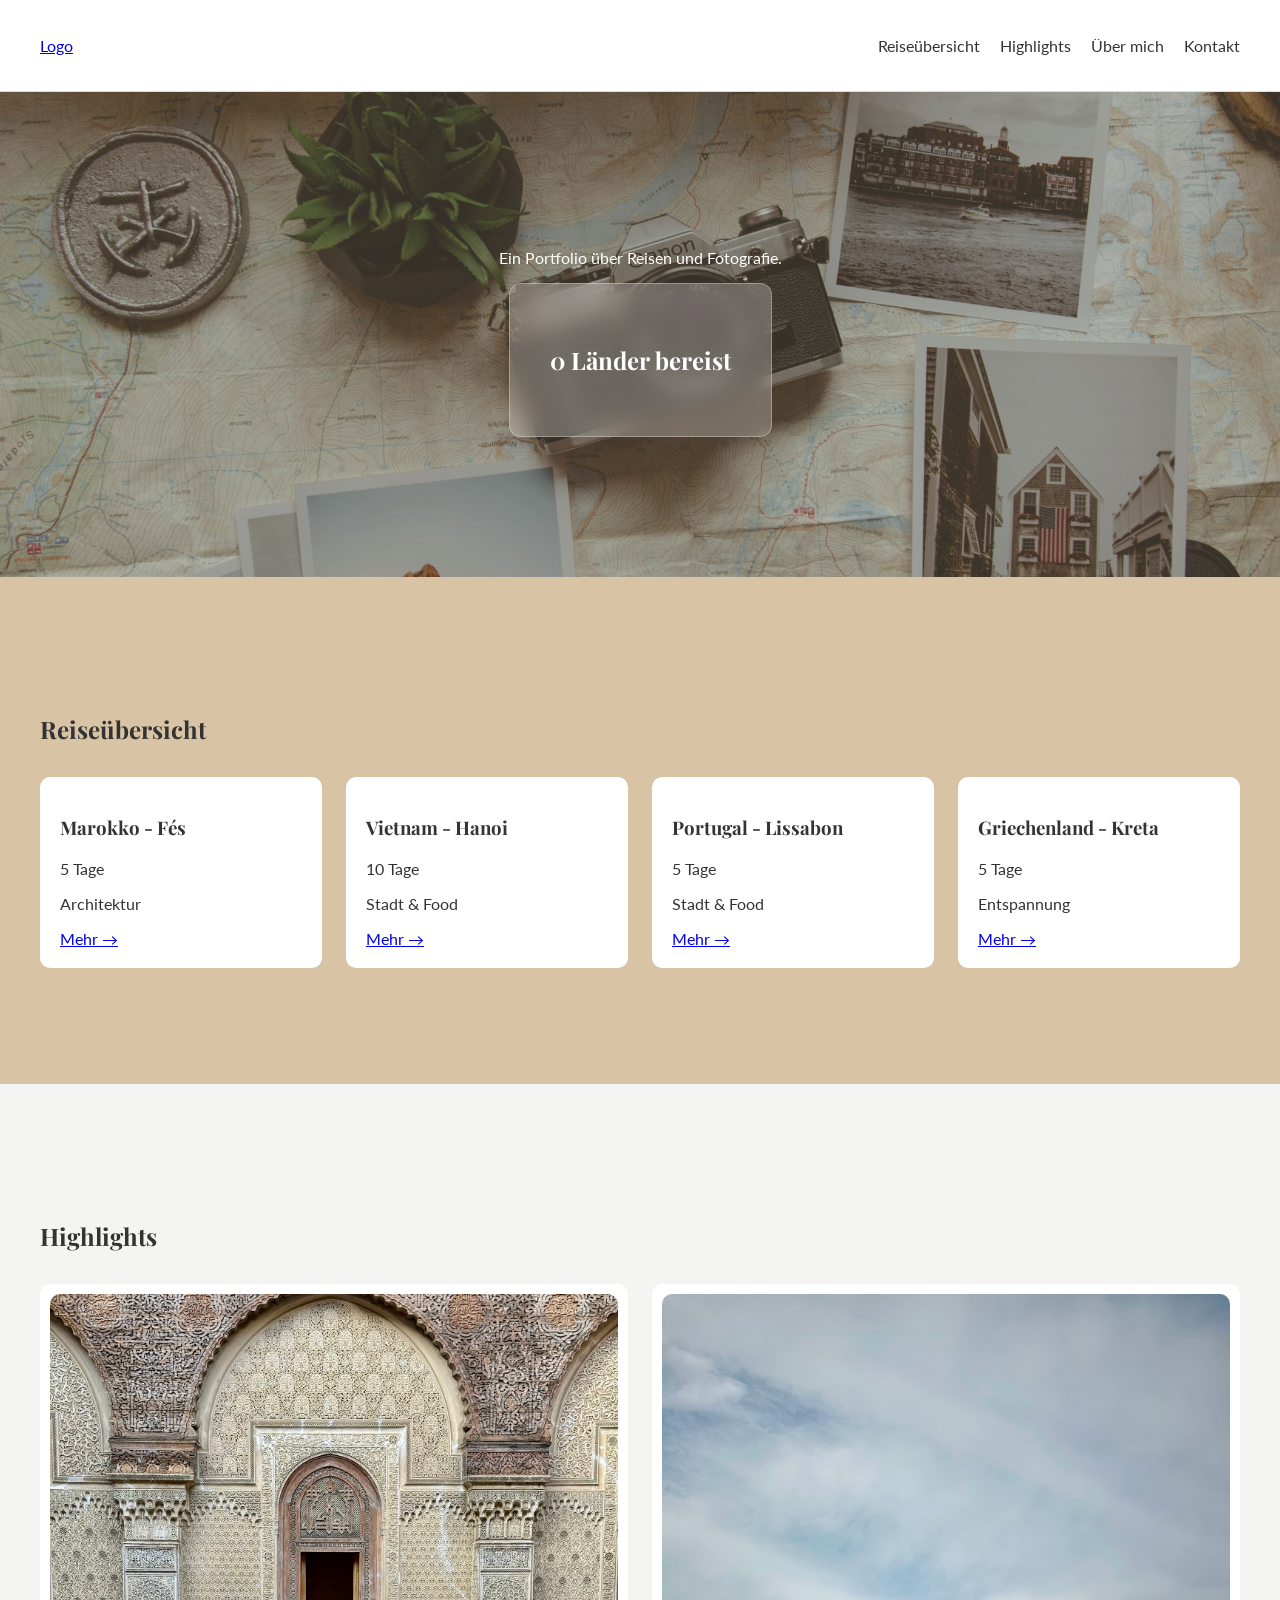
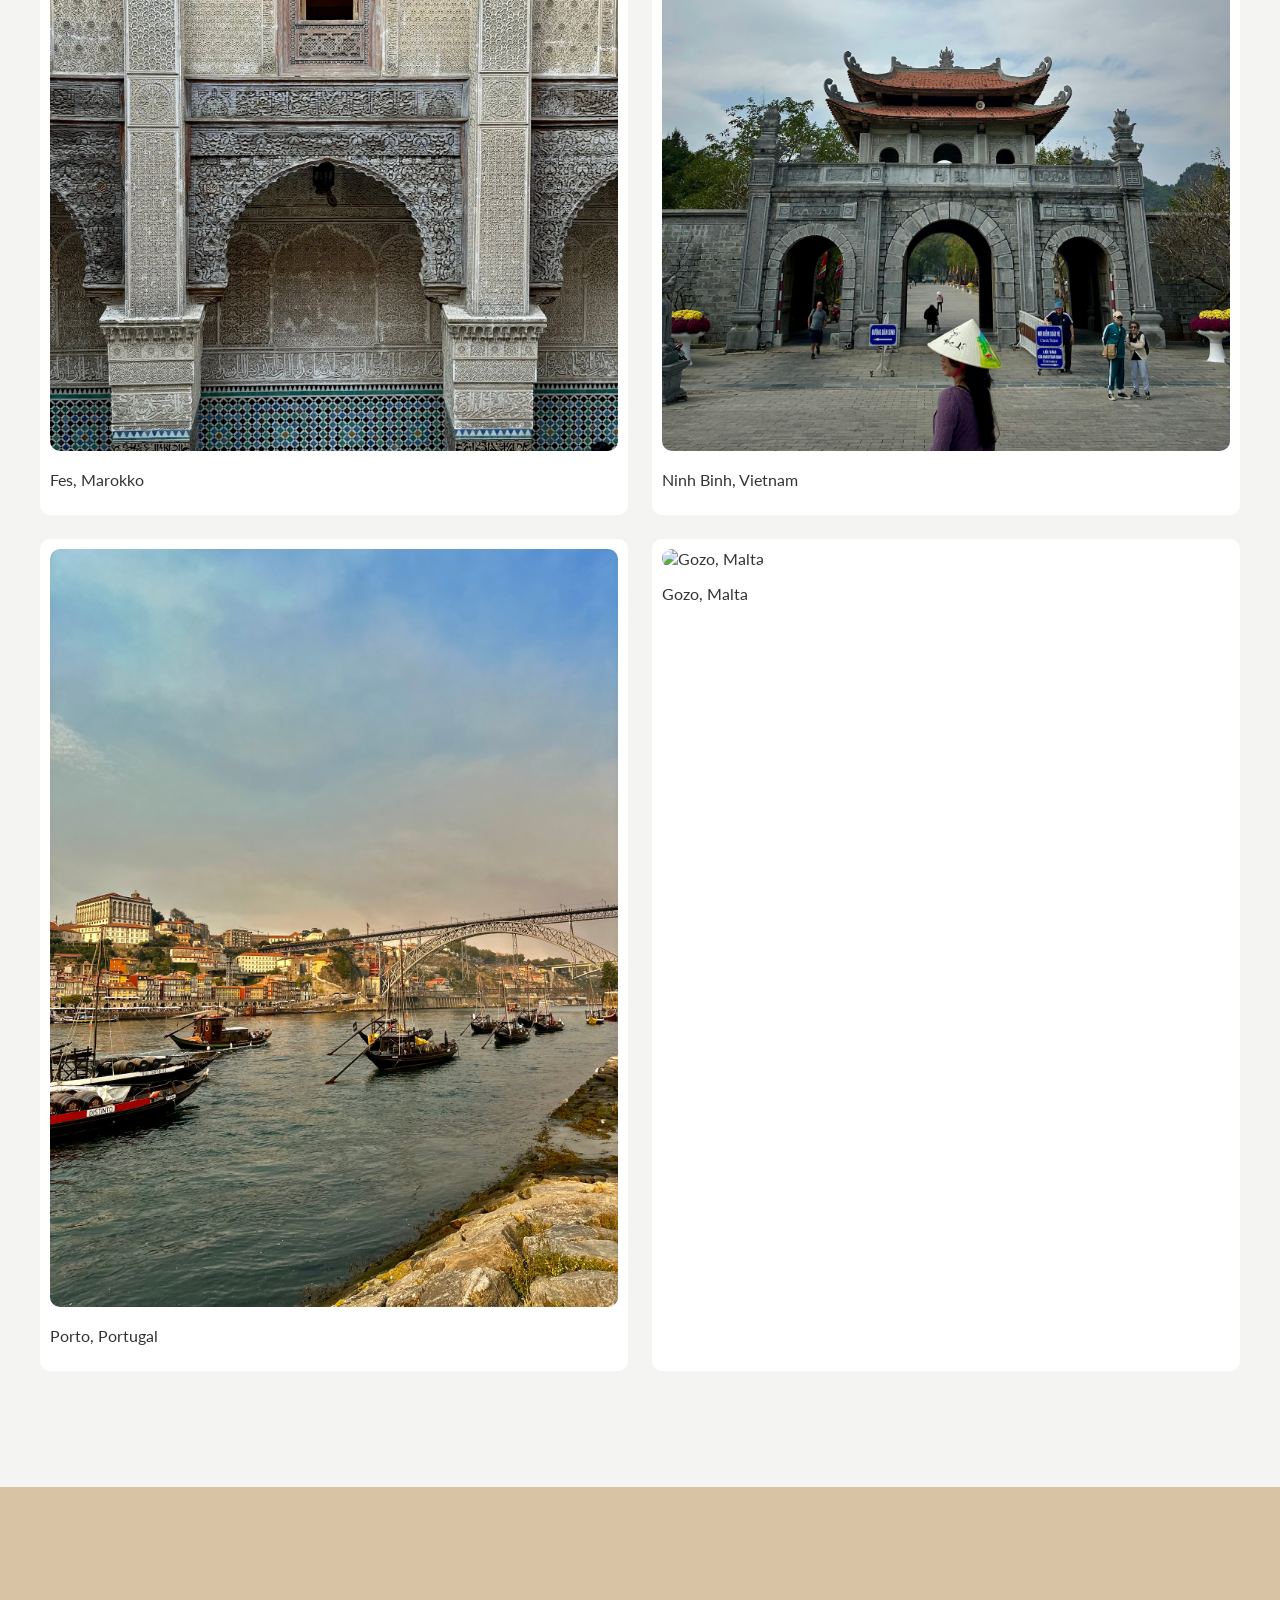
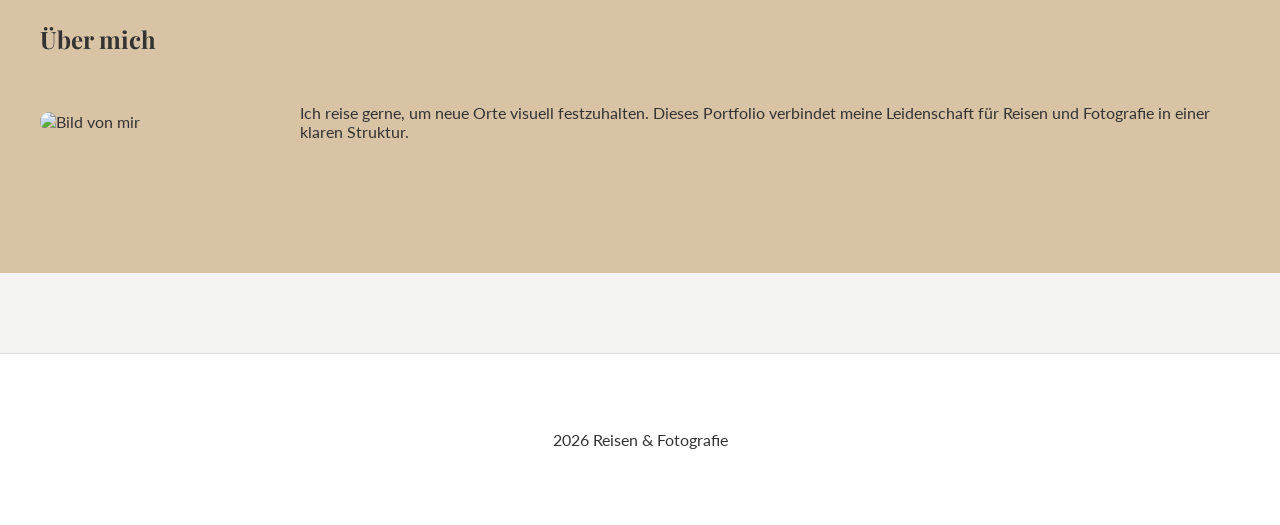
==== index.html @ 65d4e522 "fixing javacript error; file was not found" ====
<!DOCTYPE html>
<html lang="de">

<head>
    <meta charset="UTF-8">
    <meta name="viewport" content="width=device-width, initial-scale=1.0">
    <title>LG - Travel Journey</title>
    <link rel="preconnect" href="https://fonts.googleapis.com">
    <link rel="preconnect" href="https://fonts.gstatic.com" crossorigin>
    <link href="https://fonts.googleapis.com/css2?family=Lato:wght@400;700&family=Playfair+Display:wght@600;700&display=swap" rel="stylesheet">
    <link rel="stylesheet" href="css/style.css" />
    <script src="js/script.js"></script>
</head>

<body>
    <header class="site-header">
        <div class="container nav-wrapper">
            <a href="index.html" class="logo">Logo</a>
            <nav aria-label="Hauptnavigation">
                <ul class="nav-list">
                    <li><a href="#travel">Reiseübersicht</a></li>
                    <li><a href="#highlights">Highlights</a></li>
                    <li><a href="#about">Über mich</a></li>
                    <li><a href="kontakt.html" class="btn-nav">Kontakt</a></li>
                </ul>
            </nav>
        </div>
    </header>

    <main>
        <section class="hero">
            <div class="container hero-content">
            <p class="hero-text">Ein Portfolio über Reisen und Fotografie.</p>
                <div class="hero-box">
                    <h1><span id="counter">0</span> Länder bereist</h1>
                </div>
            </div>
        </section>


        <section id="travel" class="section section-light">
            <div class="container">
                <h2>Reiseübersicht</h2>
                <div class="travel-grid">
                    <article class="card">
                        <h3>Marokko - Fés</h3>
                        <p>5 Tage</p>
                        <p>Architektur</p>
                        <a href="reise1.html">Mehr →</a>
                    </article>

                    <article class="card">
                        <h3>Vietnam - Hanoi</h3>
                        <p>10 Tage</p>
                        <p>Stadt & Food</p>
                        <a href="reise2.html">Mehr →</a>
                    </article>

                    <article class="card">
                        <h3>Portugal - Lissabon</h3>
                        <p>5 Tage</p>
                        <p>Stadt & Food</p>
                        <a href="reise3.html">Mehr →</a>
                    </article>

                    <article class="card">
                        <h3>Griechenland - Kreta</h3>
                        <p>5 Tage</p>
                        <p>Entspannung</p>
                        <a href="reise4.html">Mehr →</a>
                    </article>

                </div>
            </div>
        </section>

        <section id="highlights" class="section">
            <div class="container">
                <h2>Highlights</h2>
                <div class="highlight-grid">
                    <article class="highlight-card">
                        <img src="images/highlight_card_1.jpg" alt="Fes, Marokko" />
                        <p class="tag">Fes, Marokko</p>
                    </article>
                    <article class="highlight-card">
                        <img src="images/highlight_card_2.jpg" alt="Ninh Binh, Vietnam" />
                        <p class="tag">Ninh Binh, Vietnam</p>
                    </article>
                    <article class="highlight-card">
                        <img src="images/highlight_card_3.jpg" alt="Porto, Portugal" />
                        <p class="tag">Porto, Portugal</p>
                    </article>
                    <article class="highlight-card">
                        <img src="images/highlight_card_4.jpg" alt="Gozo, Malta" />
                        <p class="tag">Gozo, Malta</p>
                    </article>
                </div>
            </div>
        </section>

        <section id="about" class="section section-light">
            <div class="container">
                <h2>Über mich</h2>
                <div class="about-layout">
                    <img src="https://placehold.co/400x400" alt="Bild von mir" class="about-image" />
                    <div class="about-text">
                        <p>
                            Ich reise gerne, um neue Orte visuell festzuhalten. Dieses Portfolio verbindet meine
                            Leidenschaft
                            für Reisen und Fotografie in einer klaren Struktur.
                        </p>
                    </div>
                </div>
            </div>
        </section>
    </main>


    <footer class="footer">
        <div class="container">
            <p>2026 Reisen & Fotografie</p>
        </div>
    </footer>
</body>

</html>
---- css/style.css ----
body {
    margin: 0;
    font-family: "Lato", sans-serif;
    background-color: #F4F4F2;
    color: #333;
  }
  
  /* Container für den Inhalt */
  
  .container {
    max-width: 1200px;
    margin: 0 auto;
    padding: 20px;
  }
  
  
  /* Überschriften */
  
  h1, h2, h3 {
    font-family: "Playfair Display", serif;
  }

  h2{
    margin-bottom: 32px;
  }
  
  
  /* Header */
  
  header {
    background-color: white;
    border-bottom: 1px solid #ddd;
  }
  
  .nav-wrapper {
    display: flex;
    justify-content: space-between;
    align-items: center;
  }
  
  .nav-list {
    list-style: none;
    display: flex;
    gap: 20px;
    padding: 0;
  }
  
  .nav-list a {
    text-decoration: none;
    color: #333;
  }
  
  .nav-list a:hover {
    text-decoration: underline;
  }
  
  
  /* Hero */
  
  .hero {
    background-image: linear-gradient(rgba(128, 116, 100, 0.4), rgba(128, 116, 100, 0.4)),url("../images/hero.jpg");
    background-size: cover;
    background-position: center;
    background-repeat: no-repeat;

    padding: 120px 0;
    text-align: center;
  }

  .hero p {
    color: #ffffff;
  }
  
  .hero-box {
    background-color: rgba(255,255,255,0.25);
    backdrop-filter: blur(10px);
    padding: 40px;
    border-radius: 12px;
    border: 1px solid rgba(255,255,255,0.3);
    display: inline-block;
  }

  .hero-box h1{
    color: #ffffff;
  }
  
  
  /* Allgemein Section */
  
  .section {
    padding-top: 96px;
    padding-bottom: 96px;
  }

  .section-light {
    background-color: #D8C3A5;
  }
  
  
  /* Reiseübersicht (Grid) */
  
  .travel-grid {
    display: grid;
    grid-template-columns: repeat(4, 1fr);
    gap: 24px;
  }
  
  .card {
    background-color: white;
    padding: 20px;
    border-radius: 10px;
  }
  
  
  /* Highlights */
  
  .highlight-grid {
    display: grid;
    grid-template-columns: repeat(12, 1fr);
    gap: 24px;
  }
  
  .highlight-card {
    background-color: white;
    padding: 10px;
    border-radius: 10px;
    grid-column: span 6;
  }
  
  .highlight-card img {
    width: 100%;
    border-radius: 10px;
  }
  
  /* About Me */
  
  .about-layout {
    display: flex;
    gap: 30px;
    align-items: center;
  }
  
  .about-image {
    width: 250px;
    border-radius: 10px;
  }
  
  
  /* Detailseite-Cards */
  
  .info-grid {
    display: grid;
    grid-template-columns: repeat(4, 1fr);
    gap: 24px;
  }
  
  
  /* timeline*/
  
  .timeline {
    display: flex;
    justify-content: space-between;
    gap: 20px;
  }
  
  .timeline-step {
    background-color: white;
    padding: 15px;
    border-radius: 20px;
    text-align: center;
  }
  
  
  /* Empfehlungen */
  
  .recommendation-grid {
    display: grid;
    grid-template-columns: 1fr 1fr;
    gap: 24px;
  }
  
  
  /* Bildergalerie*/
  
  .gallery {
    display: flex;
    gap: 15px;
    overflow-x: auto;
  }
  
  .gallery img {
    width: 300px;
    border-radius: 10px;
  }
  
  
  /* Kontakt */
  
  .contact-form {
    max-width: 600px;
    display: grid;
    grid-template-columns: 150px 1fr;
    gap: 15px;
  }
  
  .contact-form input,
  .contact-form textarea {
    padding: 10px;
    border-radius: 6px;
    border: 1px solid #ccc;
  }
  
  .contact-form button {
    grid-column: 2;
    padding: 10px 20px;
  }
  
  
  /* Footer */
  
  footer {
    margin-top: 80px;
    padding: 40px;
    background-color: white;
    text-align: center;
    border-top: 1px solid #ddd;
  }
  
  
  
  /* Tablet */
  
  @media (max-width: 1279px) {
  
    .travel-grid {
      grid-template-columns: repeat(2, 1fr);
    }
  
    .highlight-grid {
      grid-template-columns: 1fr;
    }
  
    .info-grid {
      grid-template-columns: repeat(2, 1fr);
    }
  
  }
  
  
  /* Mobile */
  
  @media (max-width: 767px) {
  
    .nav-wrapper {
      flex-direction: column;
      gap: 10px;
    }
  
    .nav-list {
      flex-direction: column;
      align-items: center;
    }
  
    .travel-grid {
      grid-template-columns: 1fr;
    }
  
    .about-layout {
      flex-direction: column;
    }
  
    .timeline {
      flex-direction: column;
    }
  
    .contact-form {
      grid-template-columns: 1fr;
    }
  
  }
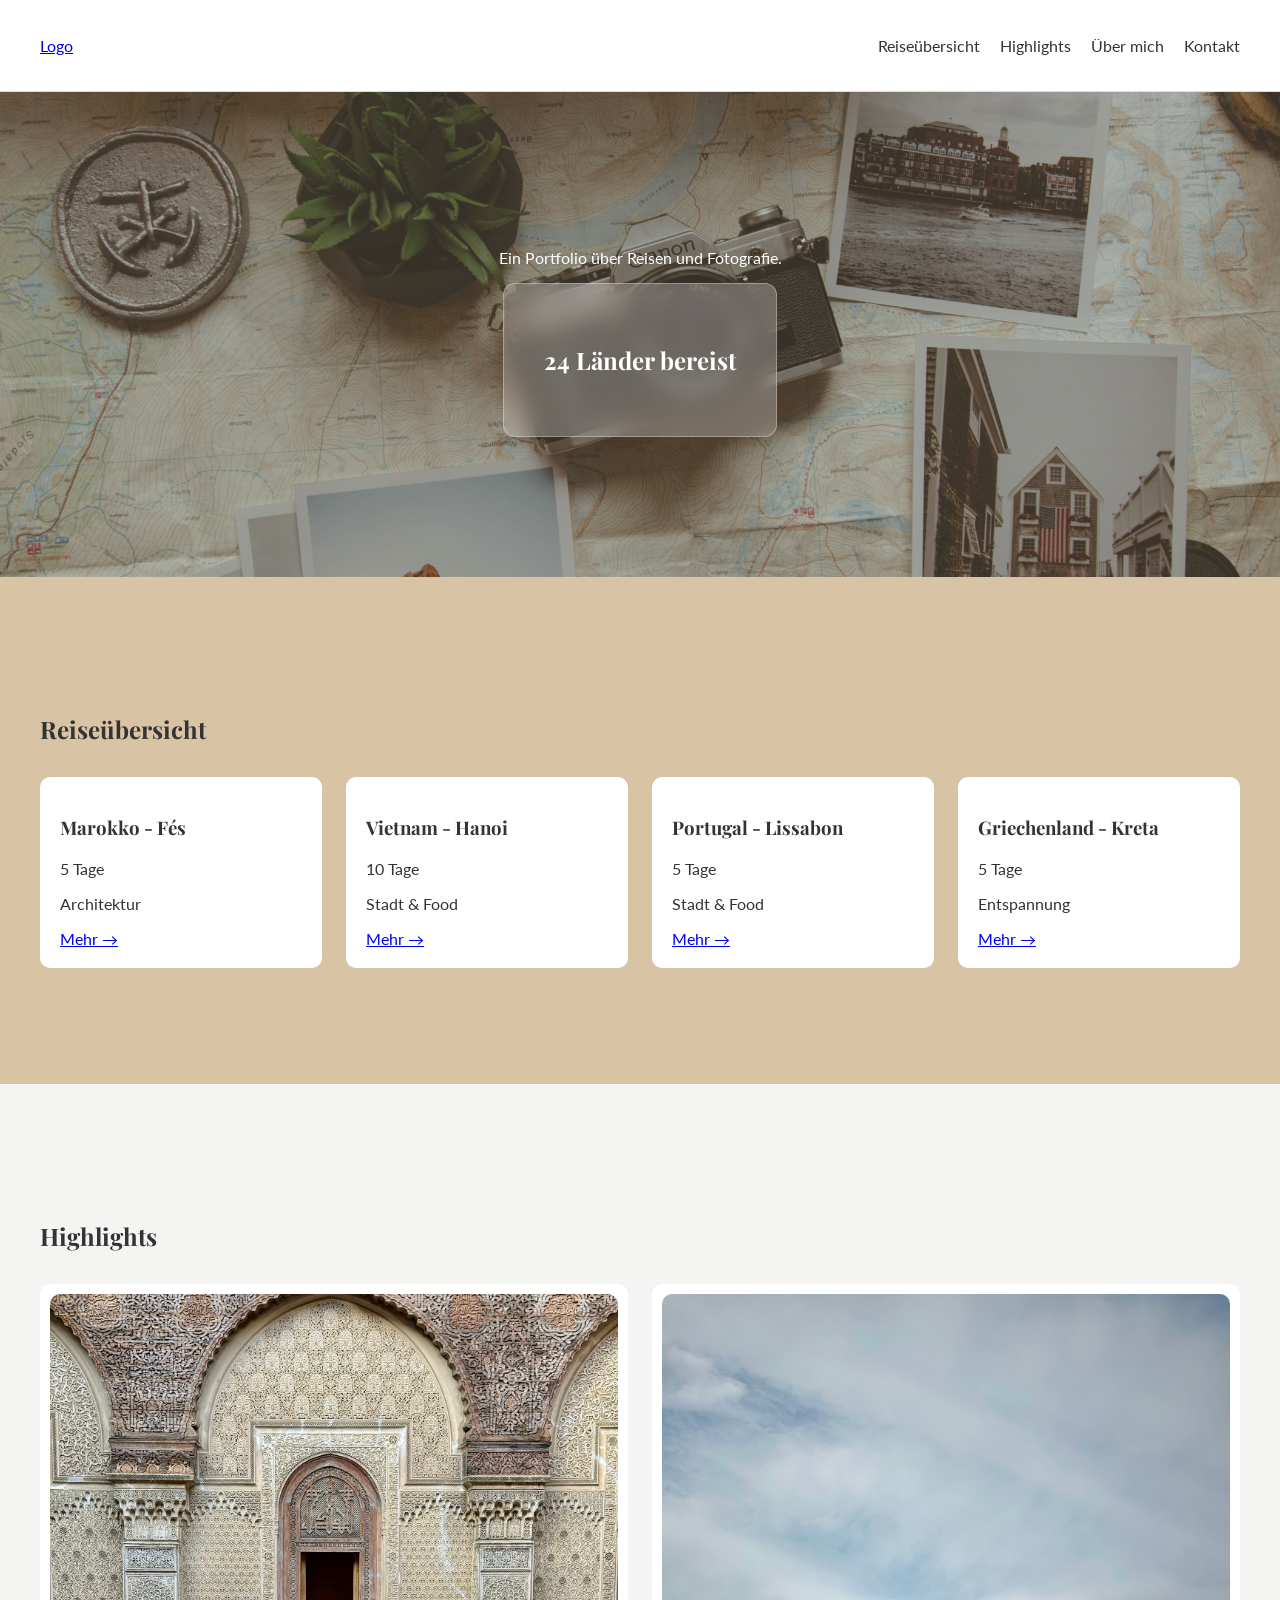
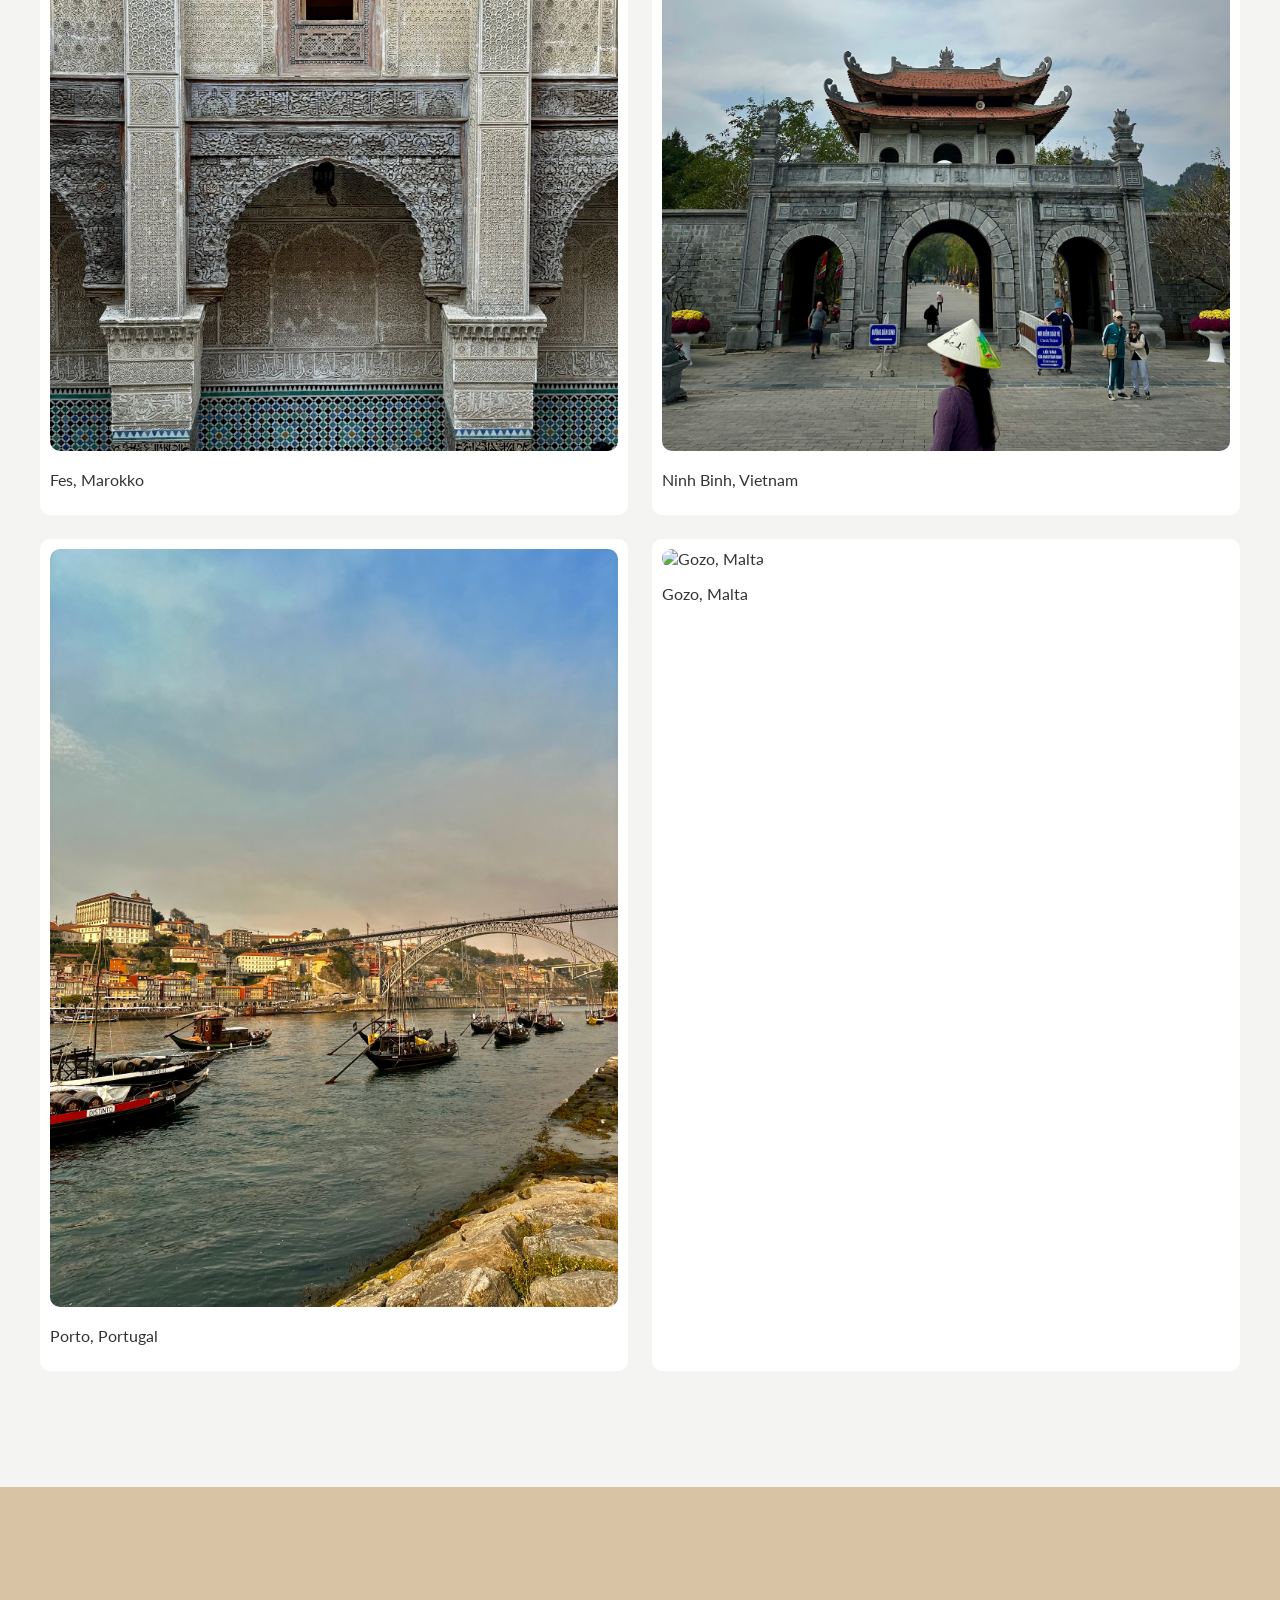
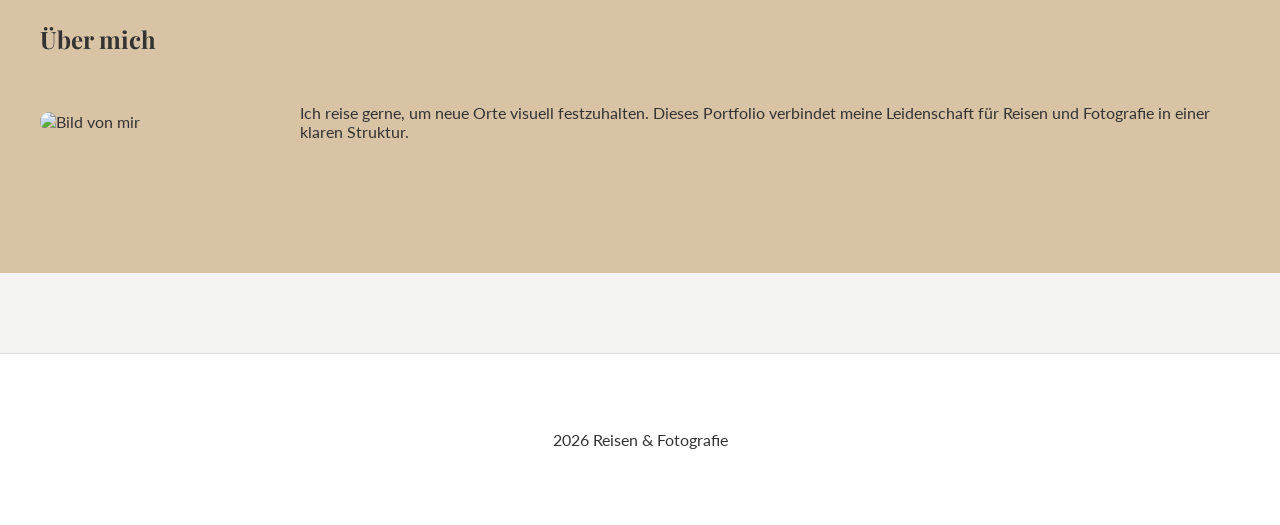
==== commit 42949815: "adding defer attribute" ====
--- a/index.html
+++ b/index.html
@@ -9,7 +9,7 @@
     <link rel="preconnect" href="https://fonts.gstatic.com" crossorigin>
     <link href="https://fonts.googleapis.com/css2?family=Lato:wght@400;700&family=Playfair+Display:wght@600;700&display=swap" rel="stylesheet">
     <link rel="stylesheet" href="css/style.css" />
-    <script src="js/script.js"></script>
+    <script src="js/script.js" defer></script>
 </head>
 
 <body>
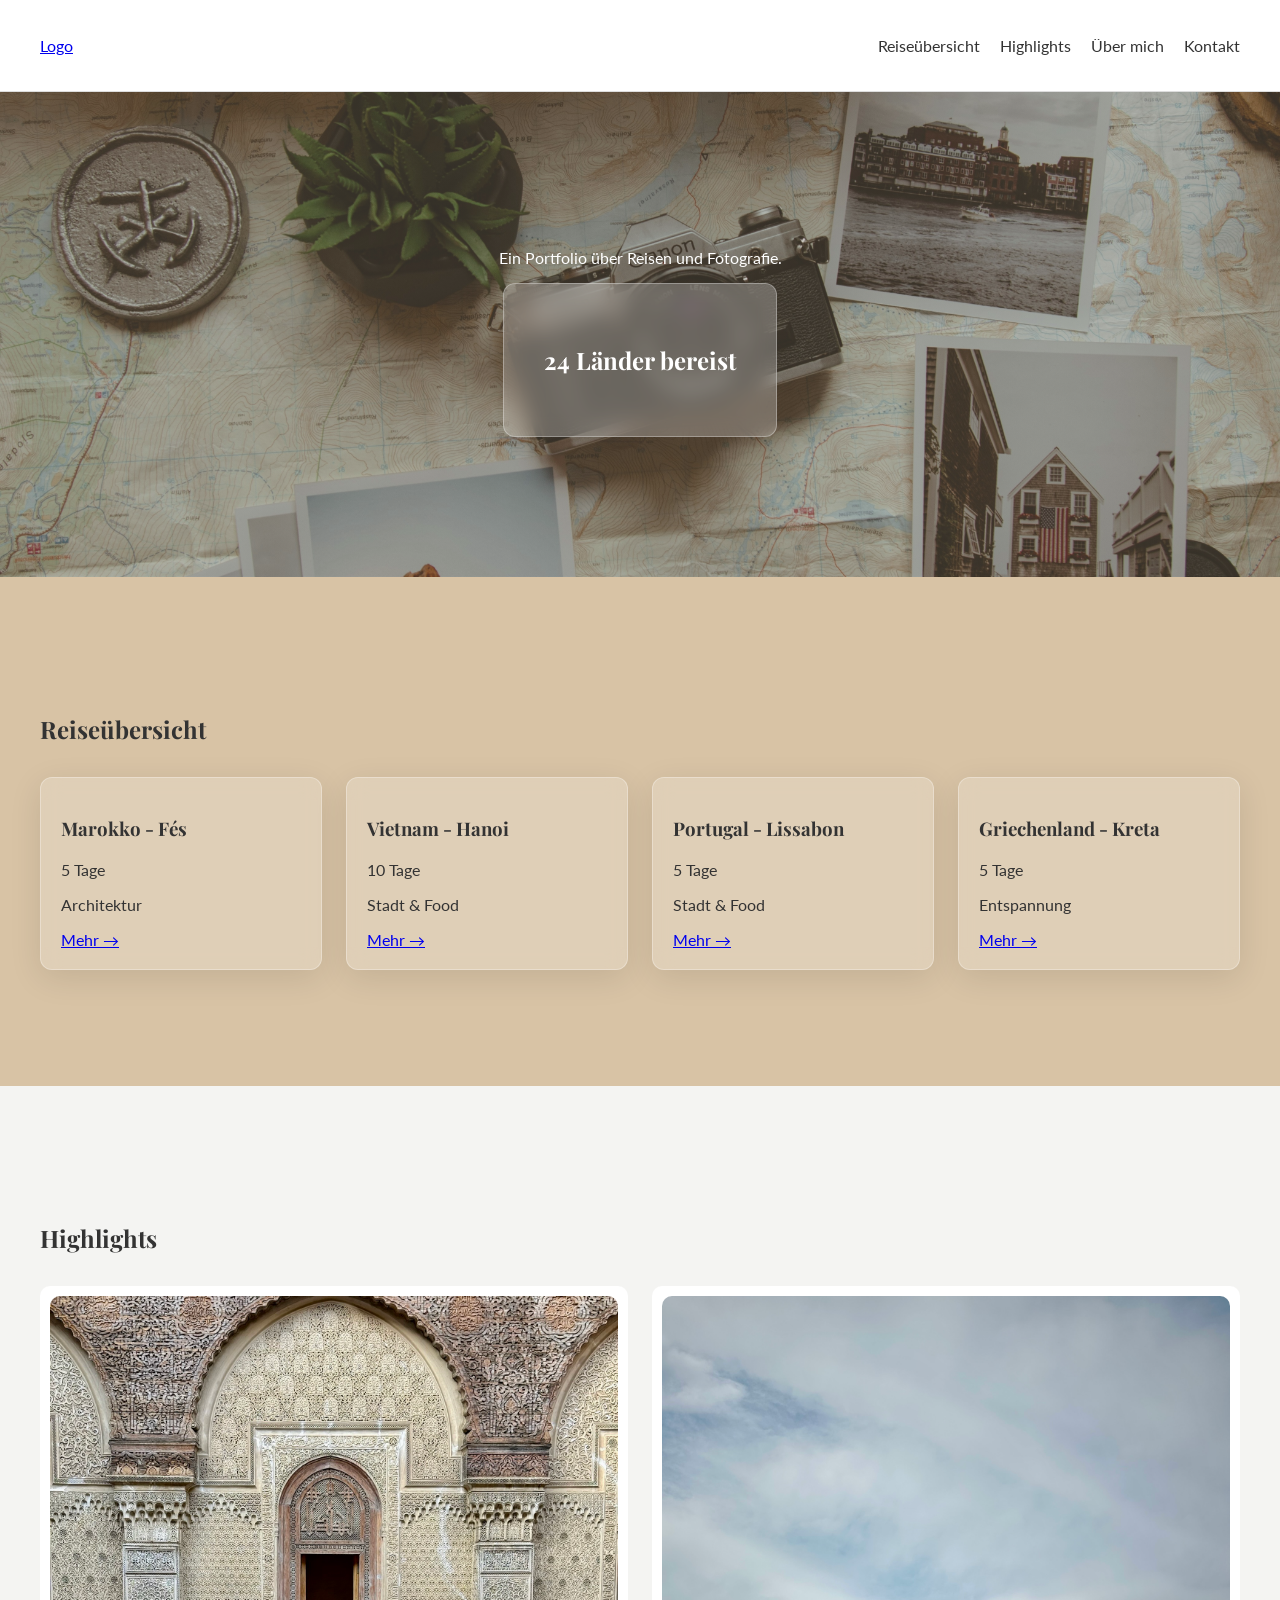
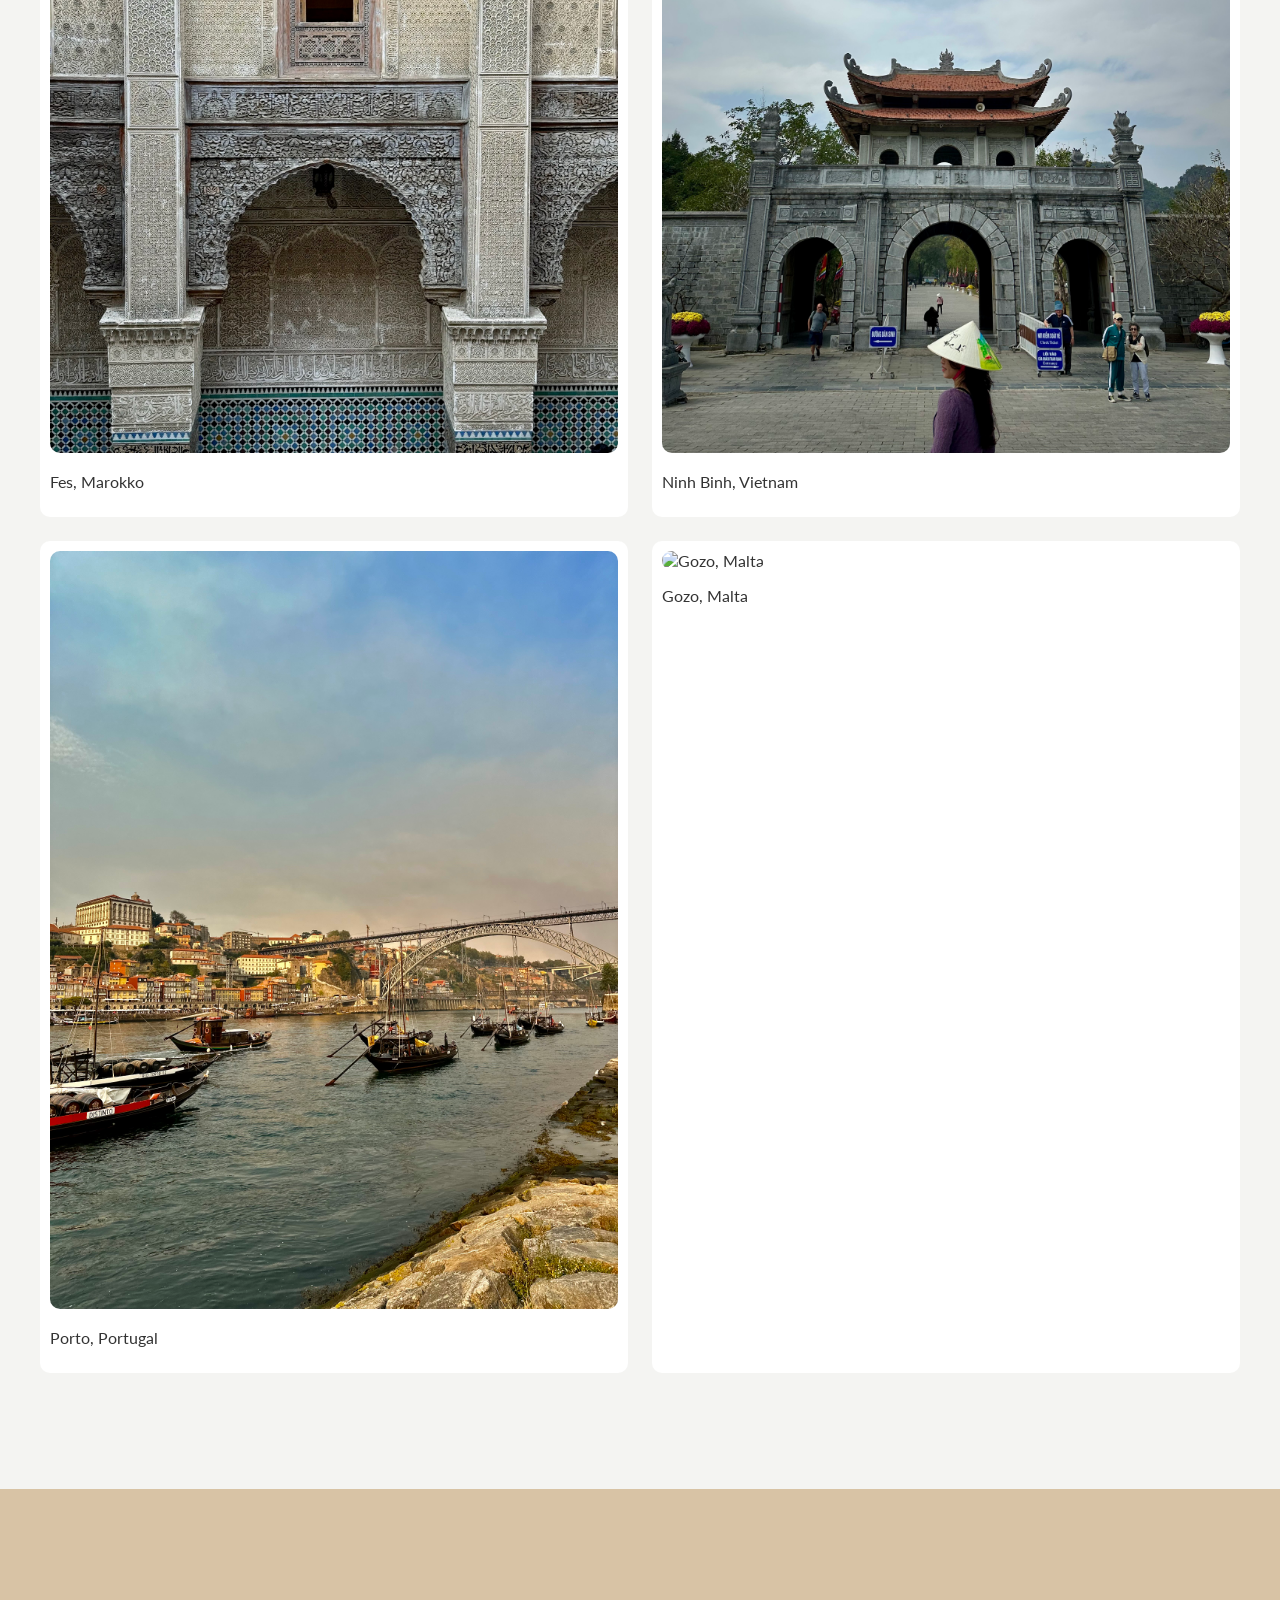
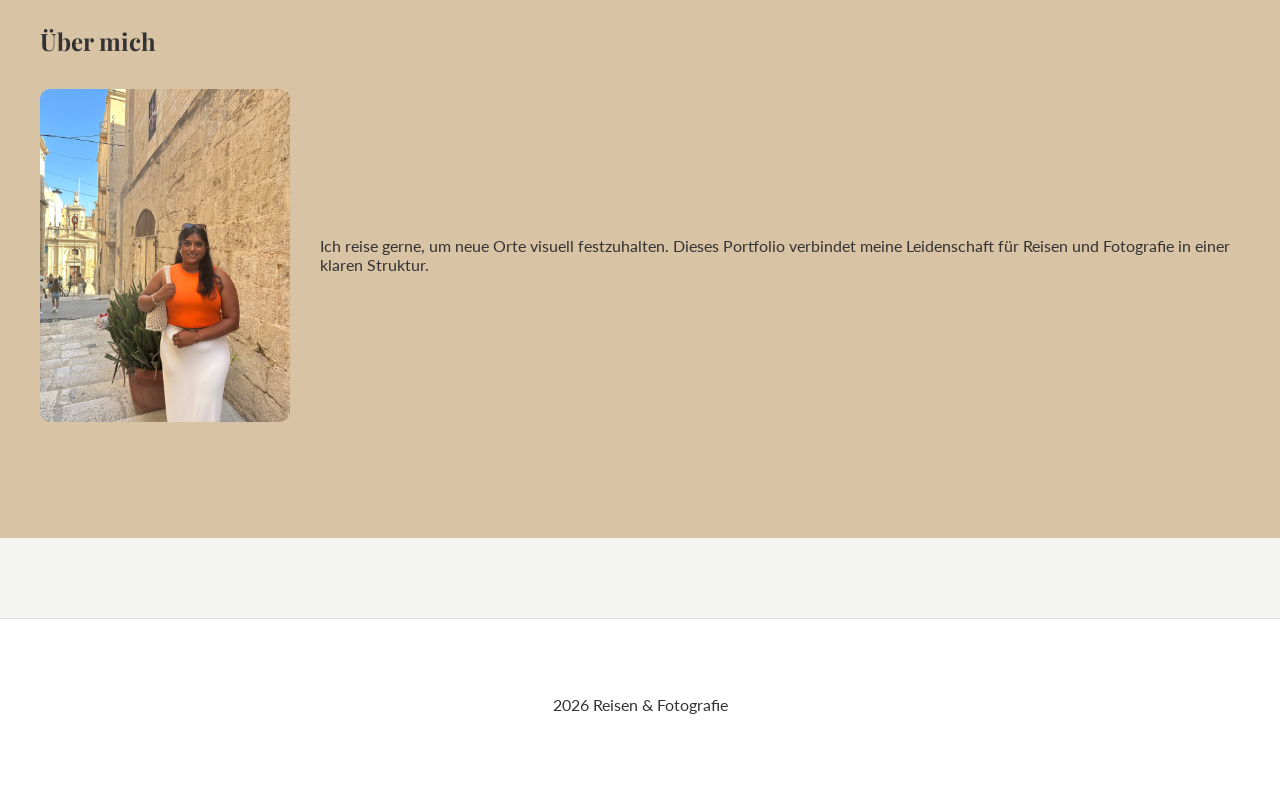
==== commit f621d13c: "adding my picture for about me" ====
--- a/index.html
+++ b/index.html
@@ -102,7 +102,7 @@
             <div class="container">
                 <h2>Über mich</h2>
                 <div class="about-layout">
-                    <img src="https://placehold.co/400x400" alt="Bild von mir" class="about-image" />
+                    <img src="images/aboutme.jpg" alt="Bild von mir" class="about-image" />
                     <div class="about-text">
                         <p>
                             Ich reise gerne, um neue Orte visuell festzuhalten. Dieses Portfolio verbindet meine
--- a/css/style.css
+++ b/css/style.css
@@ -106,9 +106,13 @@
   }
   
   .card {
-    background-color: white;
+    background-color: rgba(255, 255, 255, 0.2);
+    backdrop-filter: blur(10px);
     padding: 20px;
-    border-radius: 10px;
+    border-radius: 12px;
+    border: 1px solid rgba(255,255,255,0.3);
+    box-shadow: 0 8px 32px rgba(0,0,0,0.1);
+    display: inline-block;
   }
   
   
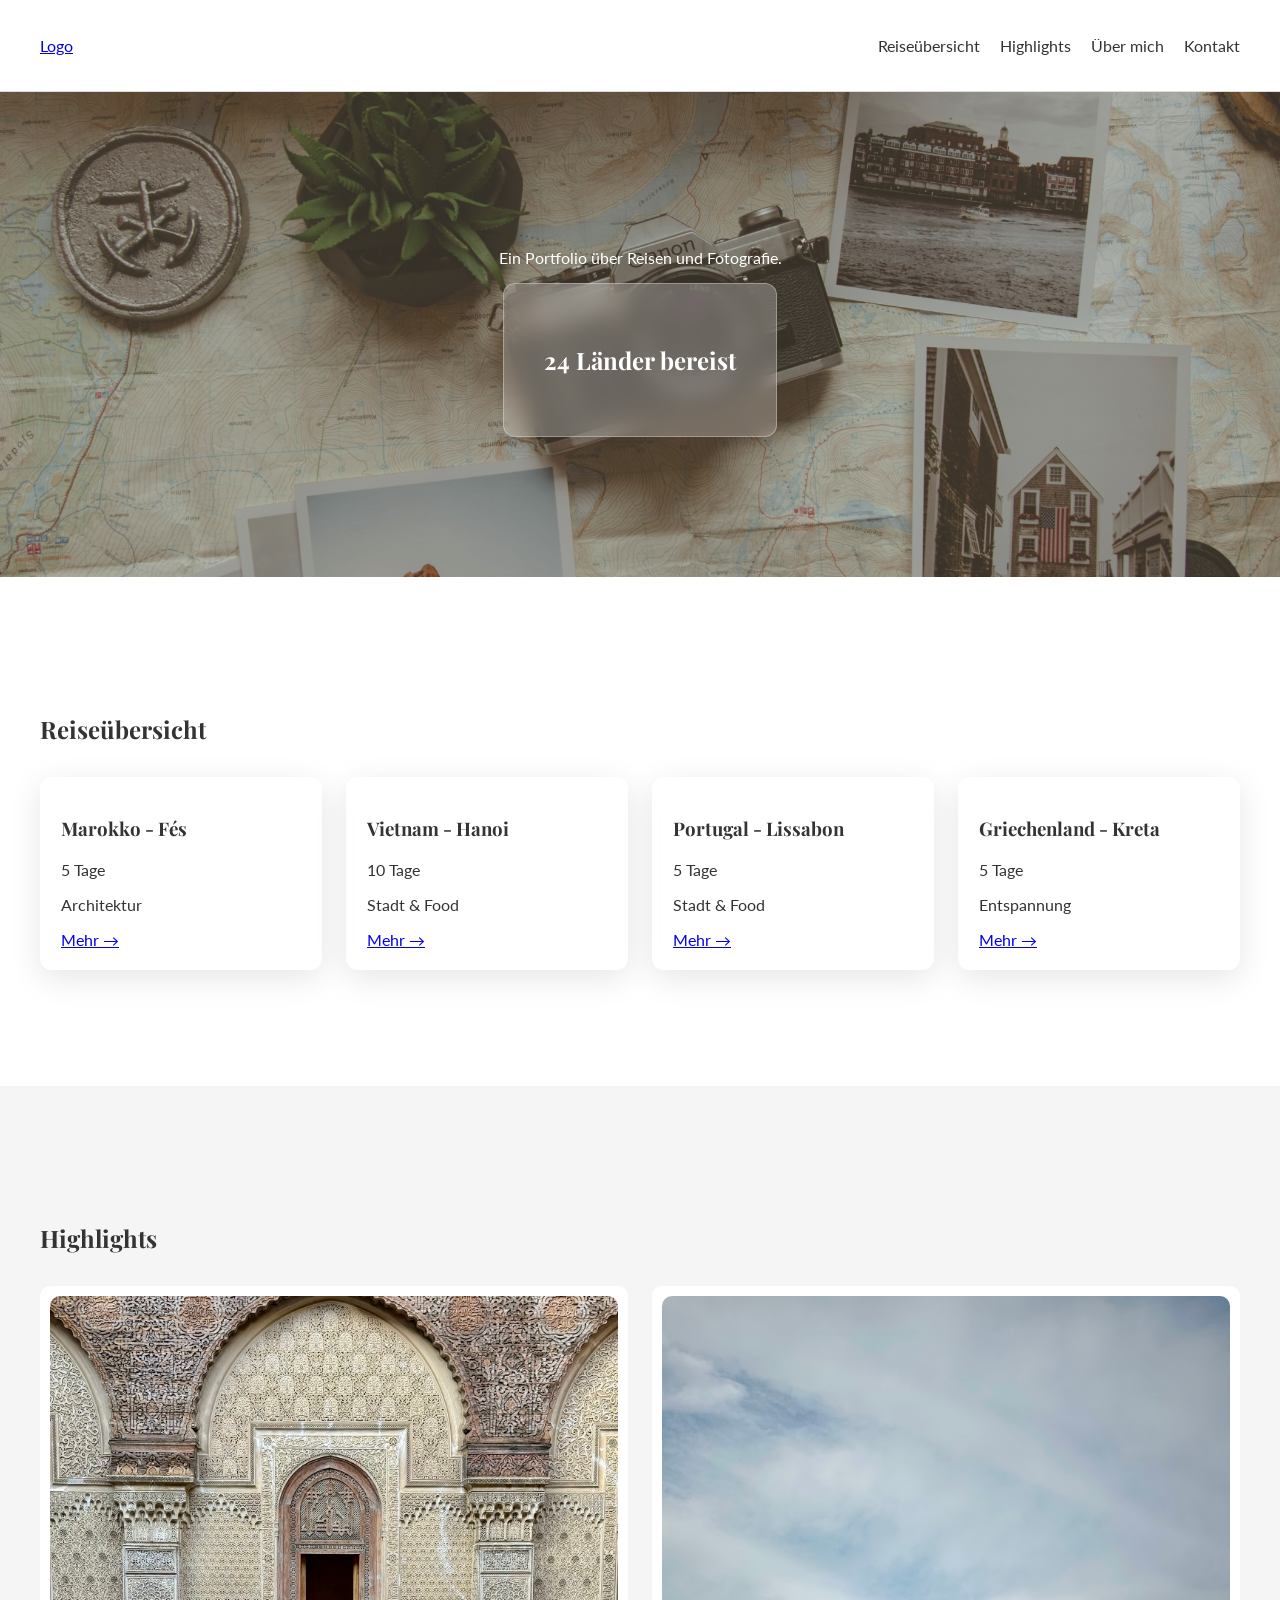
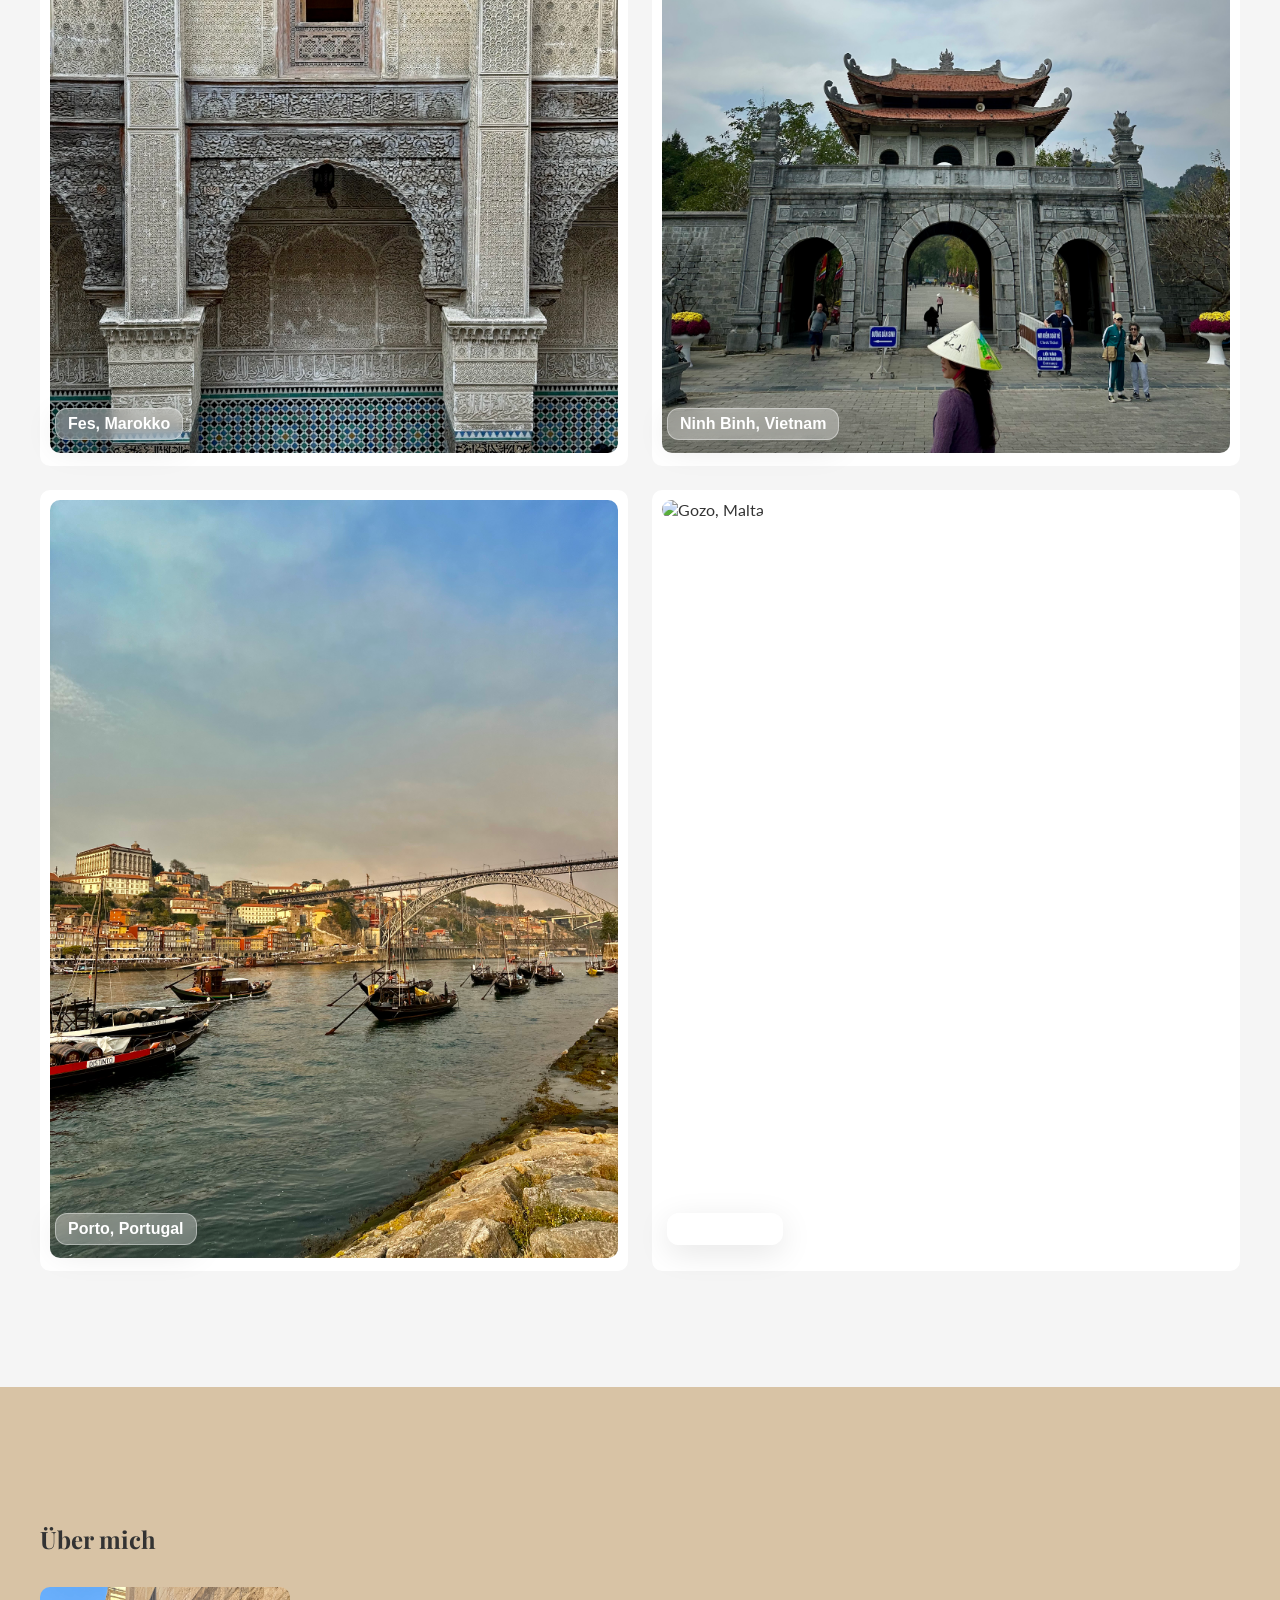
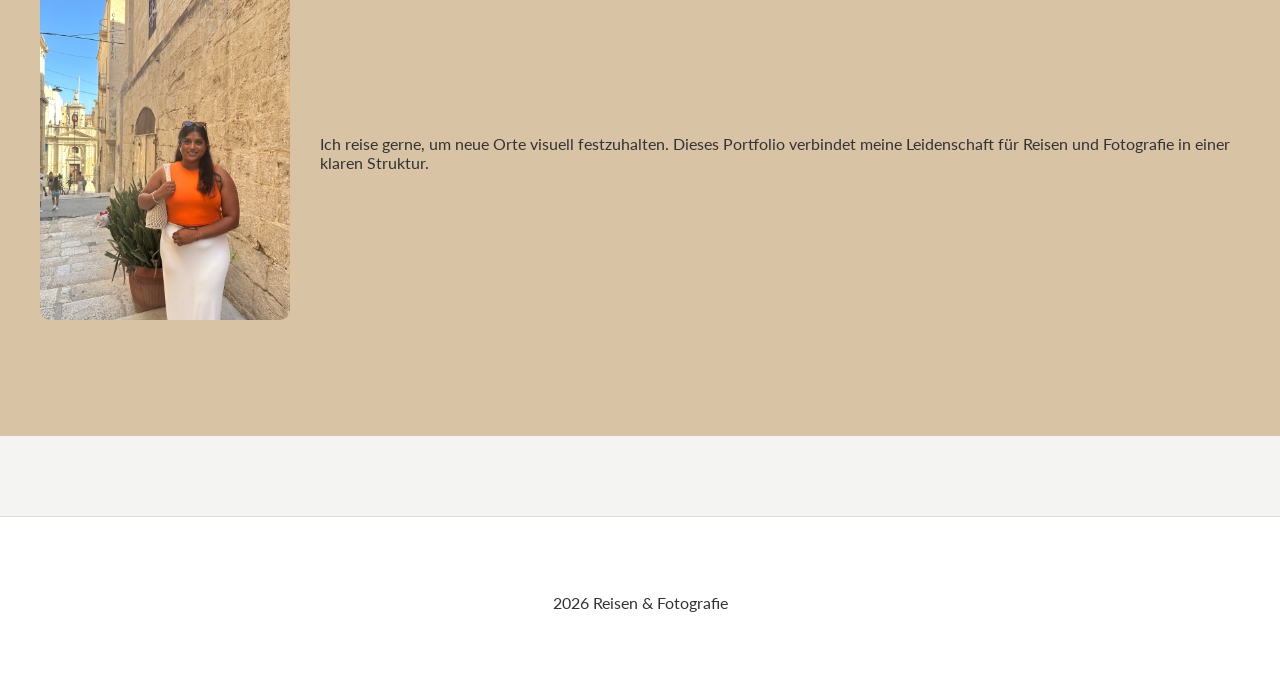
==== commit 5807b484: "adding background colour to html" ====
--- a/index.html
+++ b/index.html
@@ -38,7 +38,7 @@
         </section>
 
 
-        <section id="travel" class="section section-light">
+        <section id="travel" class="section section-white">
             <div class="container">
                 <h2>Reiseübersicht</h2>
                 <div class="travel-grid">
@@ -74,7 +74,7 @@
             </div>
         </section>
 
-        <section id="highlights" class="section">
+        <section id="highlights" class="section section-light">
             <div class="container">
                 <h2>Highlights</h2>
                 <div class="highlight-grid">
@@ -98,7 +98,7 @@
             </div>
         </section>
 
-        <section id="about" class="section section-light">
+        <section id="about" class="section section-accent">
             <div class="container">
                 <h2>Über mich</h2>
                 <div class="about-layout">
--- a/css/style.css
+++ b/css/style.css
@@ -92,7 +92,15 @@
     padding-bottom: 96px;
   }
 
+  .section-white {
+    background-color: #ffffff;
+  }
+
   .section-light {
+    background-color: #f5f5f5;
+  }
+
+  .section-accent {
     background-color: #D8C3A5;
   }
   
@@ -129,11 +137,29 @@
     padding: 10px;
     border-radius: 10px;
     grid-column: span 6;
+    position: relative;
   }
   
   .highlight-card img {
     width: 100%;
     border-radius: 10px;
+  }
+
+  .tag {
+    background-color: rgba(255, 255, 255, 0.3);
+    backdrop-filter: blur(6px);
+    padding: 6px 12px;
+    border-radius: 12px;
+    border: 1px solid rgba(255,255,255,0.4);
+    box-shadow: 0 8px 32px rgba(0,0,0,0.1);
+    display: inline-block;
+
+    position: absolute;
+    bottom: 10px;
+    left: 15px;
+    color: #ffffff;
+    font-weight: 700;
+
   }
   
   /* About Me */
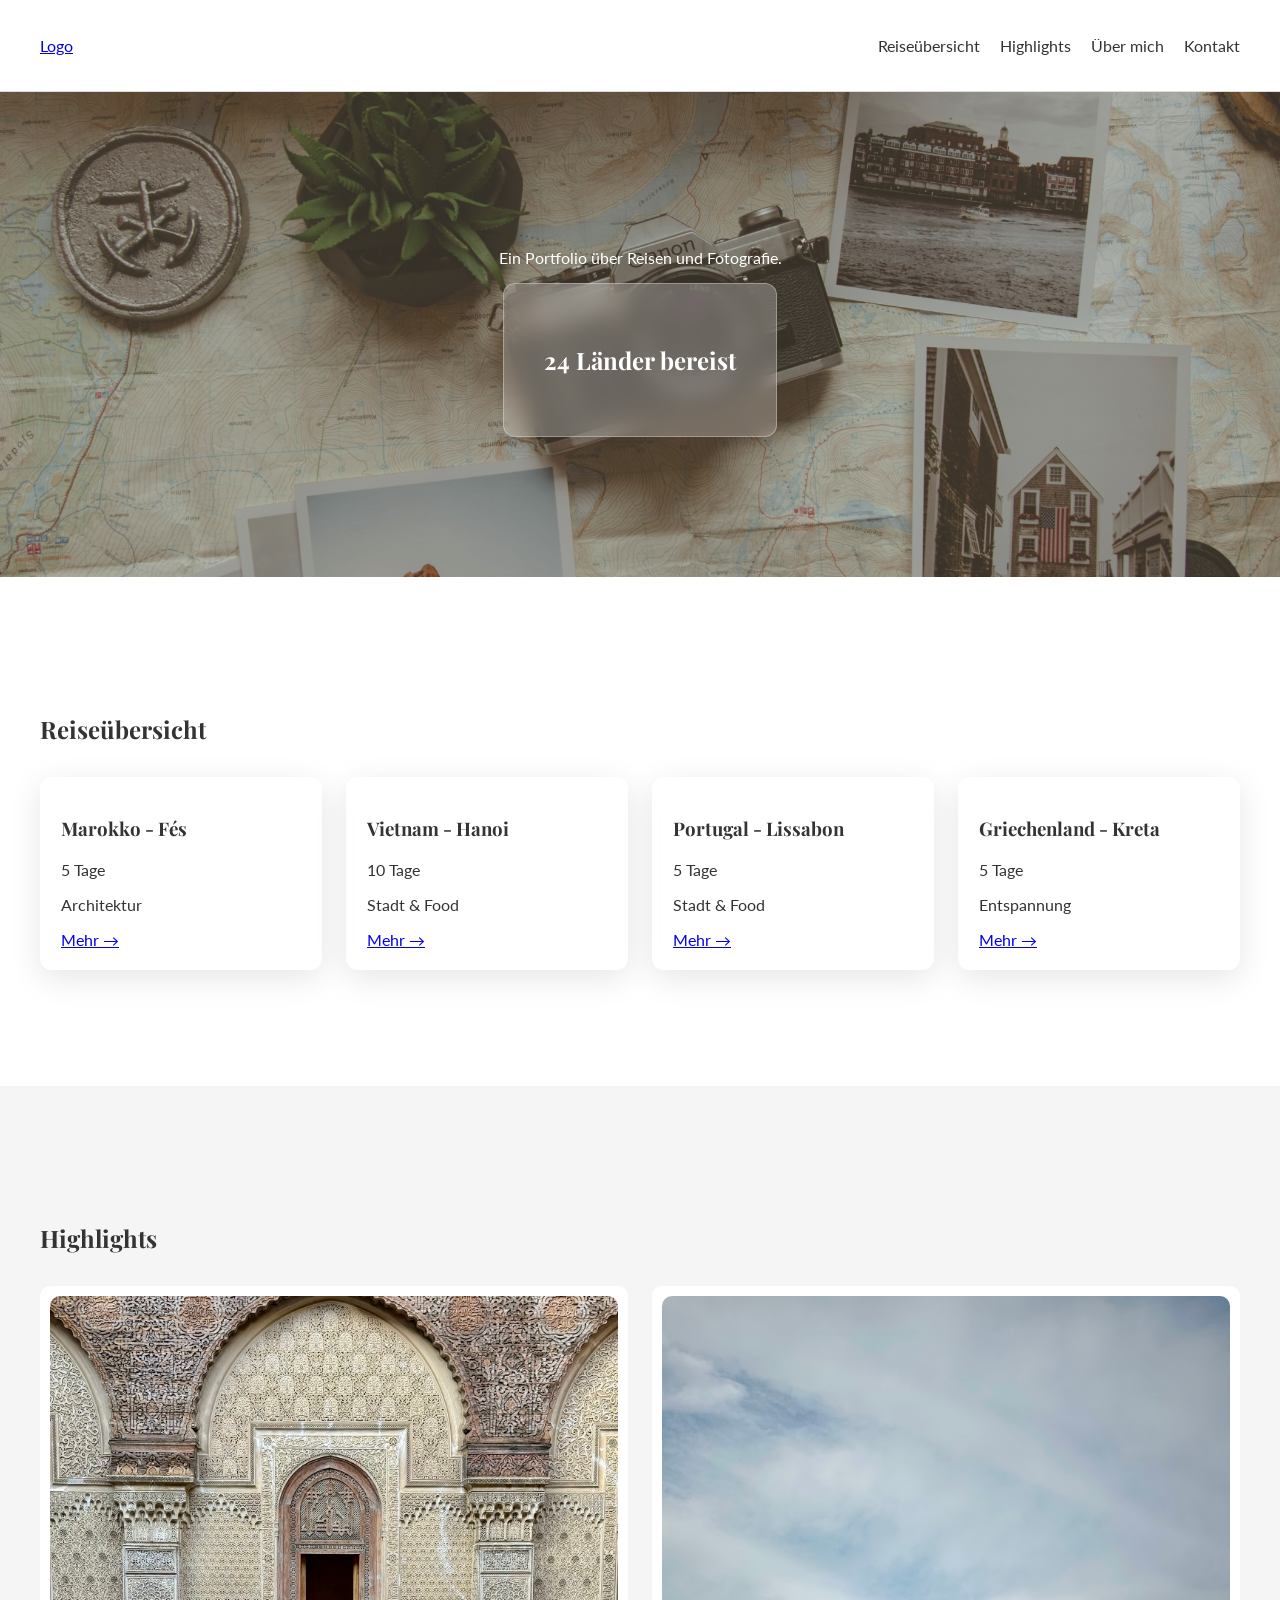
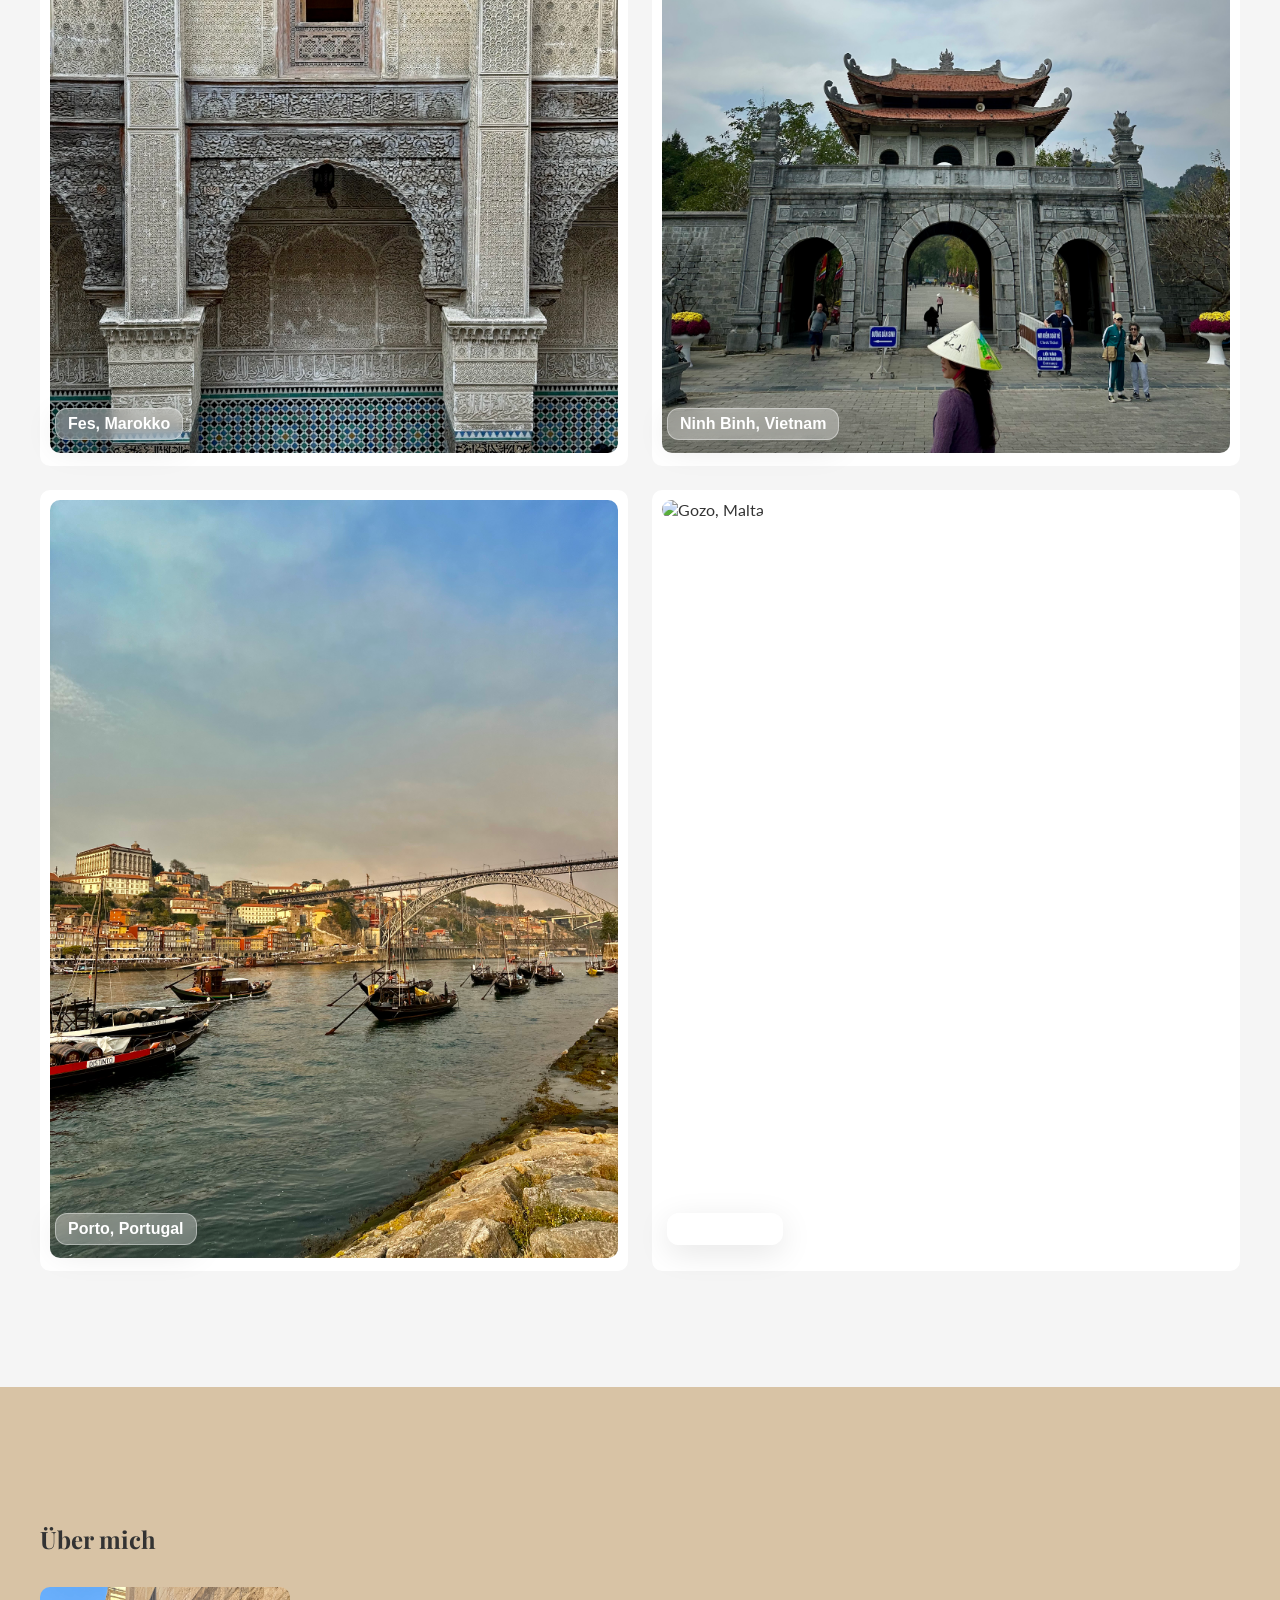
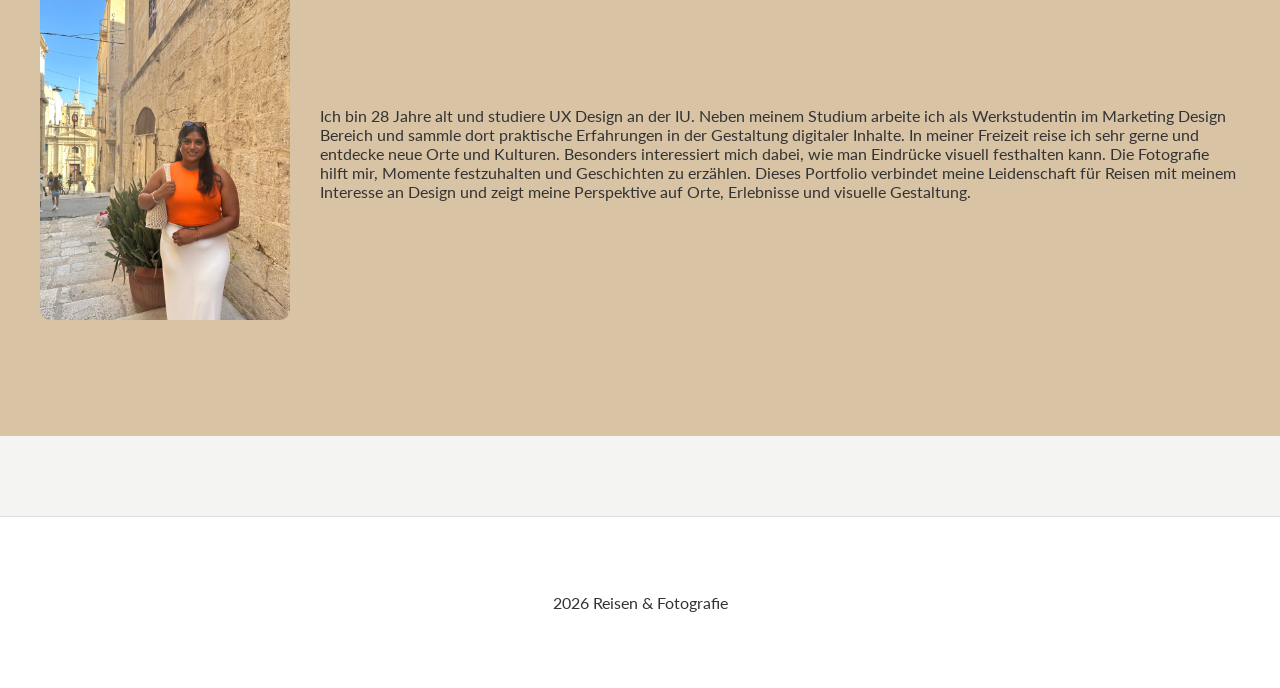
==== commit b3d4fefc: "aboutme text" ====
--- a/index.html
+++ b/index.html
@@ -105,9 +105,16 @@
                     <img src="images/aboutme.jpg" alt="Bild von mir" class="about-image" />
                     <div class="about-text">
                         <p>
-                            Ich reise gerne, um neue Orte visuell festzuhalten. Dieses Portfolio verbindet meine
-                            Leidenschaft
-                            für Reisen und Fotografie in einer klaren Struktur.
+                            Ich bin 28 Jahre alt und studiere UX Design an der IU. 
+                            Neben meinem Studium arbeite ich als Werkstudentin im Marketing Design Bereich 
+                            und sammle dort praktische Erfahrungen in der Gestaltung digitaler Inhalte.
+                            
+                            In meiner Freizeit reise ich sehr gerne und entdecke neue Orte und Kulturen. 
+                            Besonders interessiert mich dabei, wie man Eindrücke visuell festhalten kann. 
+                            Die Fotografie hilft mir, Momente festzuhalten und Geschichten zu erzählen.
+                            
+                            Dieses Portfolio verbindet meine Leidenschaft für Reisen mit meinem Interesse 
+                            an Design und zeigt meine Perspektive auf Orte, Erlebnisse und visuelle Gestaltung.
                         </p>
                     </div>
                 </div>
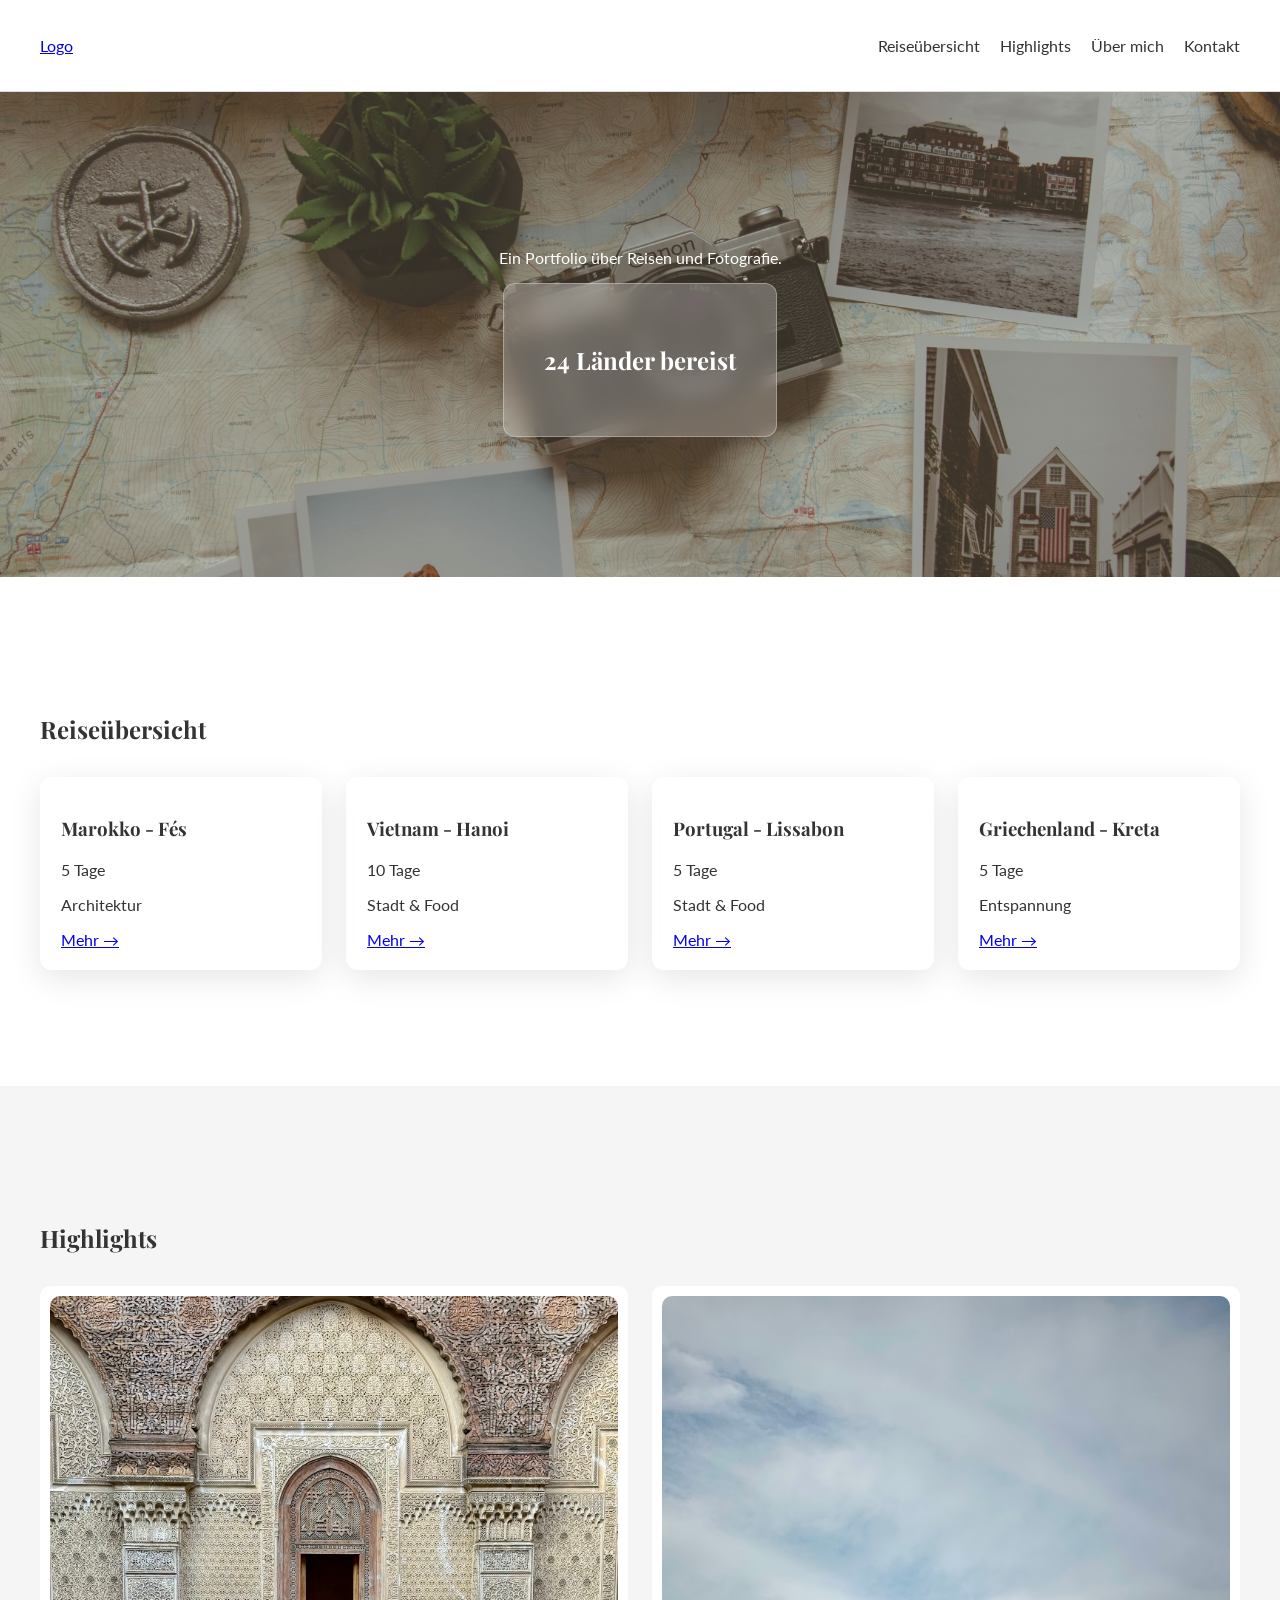
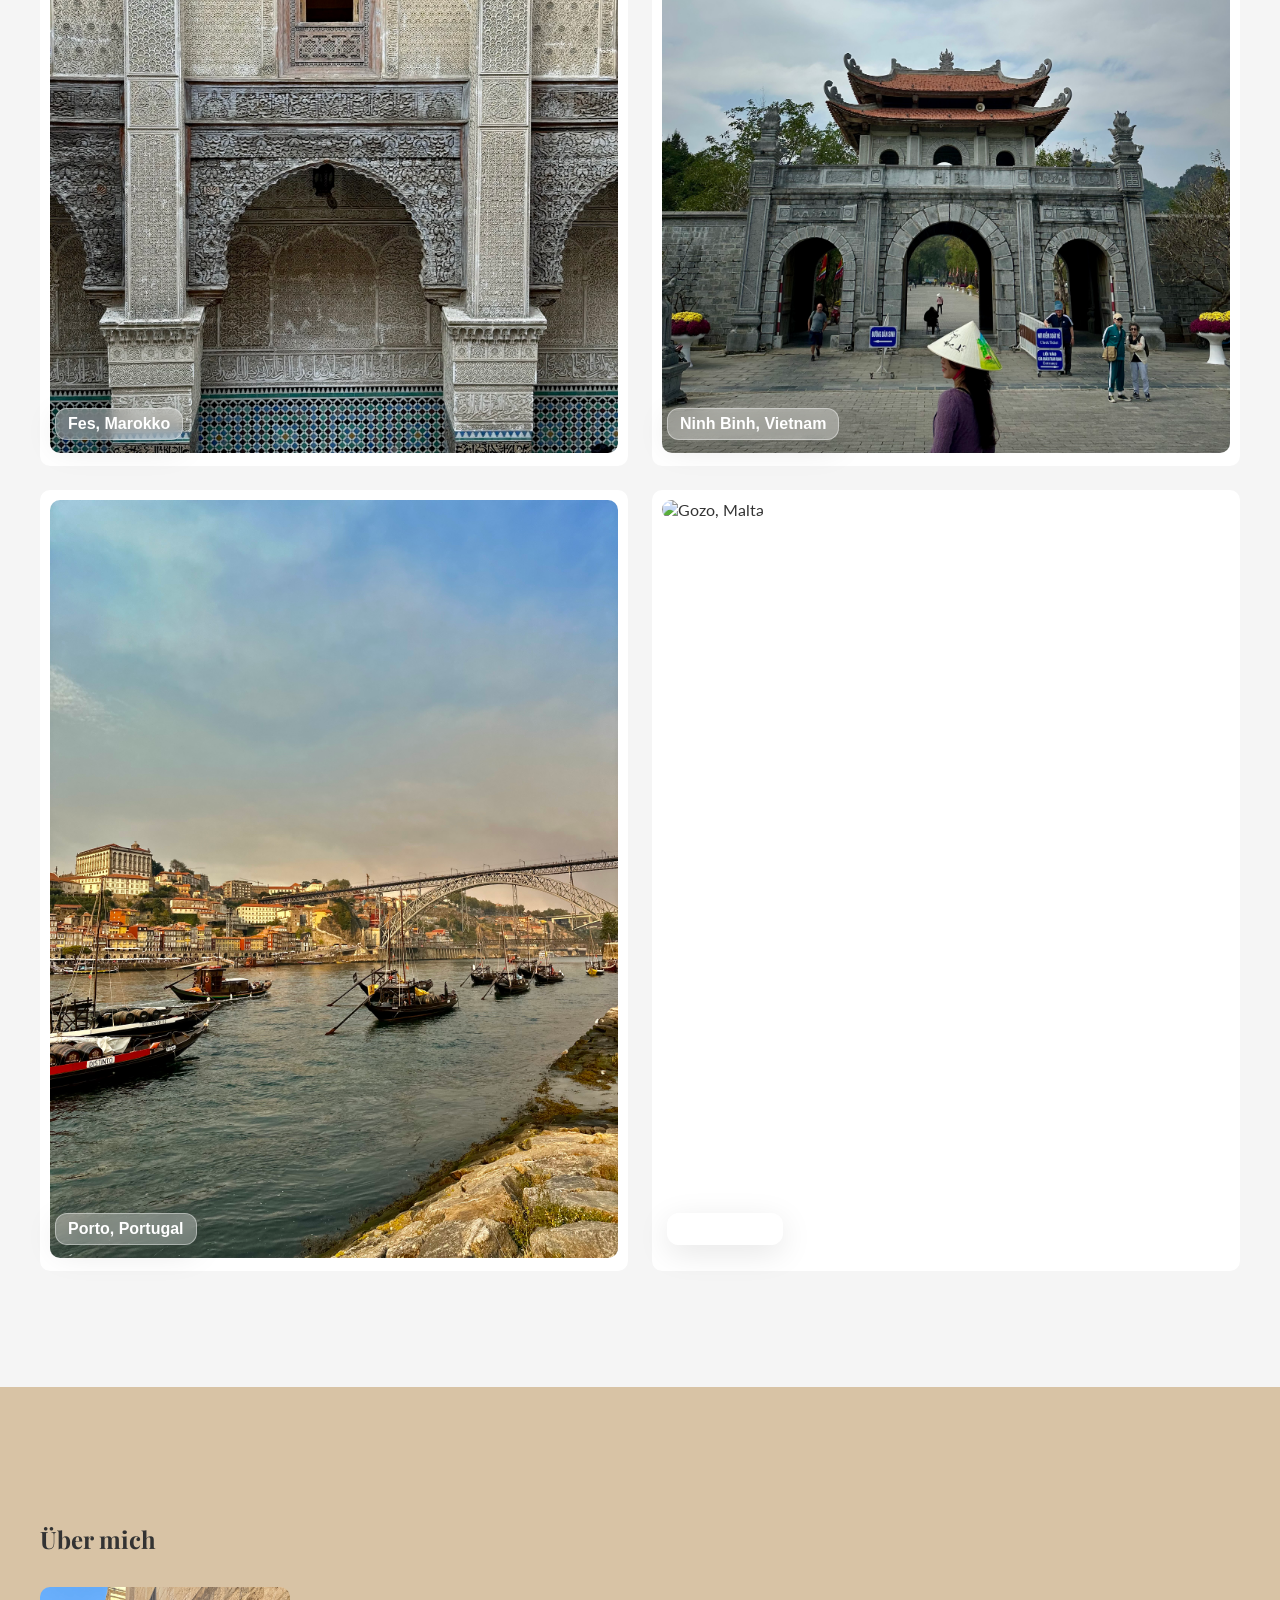
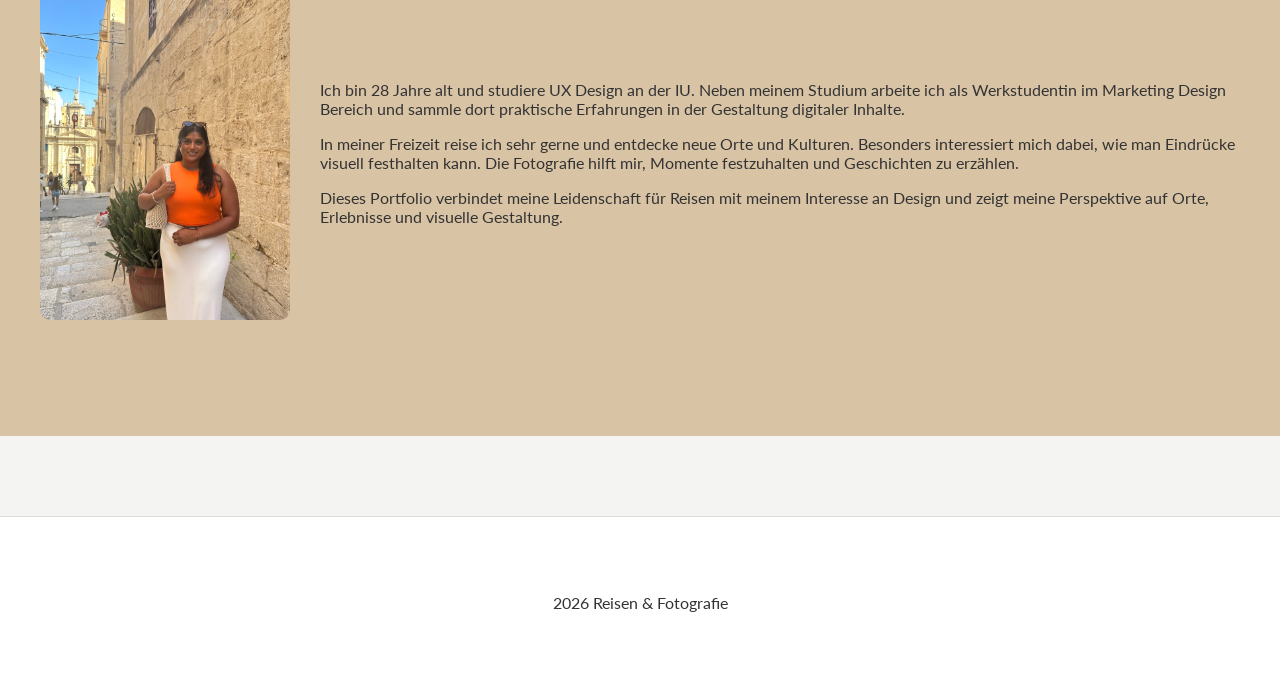
==== commit 5bdad9ea: "about me absatz hinzufügen" ====
--- a/index.html
+++ b/index.html
@@ -7,7 +7,9 @@
     <title>LG - Travel Journey</title>
     <link rel="preconnect" href="https://fonts.googleapis.com">
     <link rel="preconnect" href="https://fonts.gstatic.com" crossorigin>
-    <link href="https://fonts.googleapis.com/css2?family=Lato:wght@400;700&family=Playfair+Display:wght@600;700&display=swap" rel="stylesheet">
+    <link
+        href="https://fonts.googleapis.com/css2?family=Lato:wght@400;700&family=Playfair+Display:wght@600;700&display=swap"
+        rel="stylesheet">
     <link rel="stylesheet" href="css/style.css" />
     <script src="js/script.js" defer></script>
 </head>
@@ -30,7 +32,7 @@
     <main>
         <section class="hero">
             <div class="container hero-content">
-            <p class="hero-text">Ein Portfolio über Reisen und Fotografie.</p>
+                <p class="hero-text">Ein Portfolio über Reisen und Fotografie.</p>
                 <div class="hero-box">
                     <h1><span id="counter">0</span> Länder bereist</h1>
                 </div>
@@ -105,15 +107,15 @@
                     <img src="images/aboutme.jpg" alt="Bild von mir" class="about-image" />
                     <div class="about-text">
                         <p>
-                            Ich bin 28 Jahre alt und studiere UX Design an der IU. 
-                            Neben meinem Studium arbeite ich als Werkstudentin im Marketing Design Bereich 
+                            Ich bin 28 Jahre alt und studiere UX Design an der IU.
+                            Neben meinem Studium arbeite ich als Werkstudentin im Marketing Design Bereich
                             und sammle dort praktische Erfahrungen in der Gestaltung digitaler Inhalte.
-                            
-                            In meiner Freizeit reise ich sehr gerne und entdecke neue Orte und Kulturen. 
-                            Besonders interessiert mich dabei, wie man Eindrücke visuell festhalten kann. 
+                        </p>
+                        <p> In meiner Freizeit reise ich sehr gerne und entdecke neue Orte und Kulturen.
+                            Besonders interessiert mich dabei, wie man Eindrücke visuell festhalten kann.
                             Die Fotografie hilft mir, Momente festzuhalten und Geschichten zu erzählen.
-                            
-                            Dieses Portfolio verbindet meine Leidenschaft für Reisen mit meinem Interesse 
+                        </p>
+                        <p> Dieses Portfolio verbindet meine Leidenschaft für Reisen mit meinem Interesse
                             an Design und zeigt meine Perspektive auf Orte, Erlebnisse und visuelle Gestaltung.
                         </p>
                     </div>
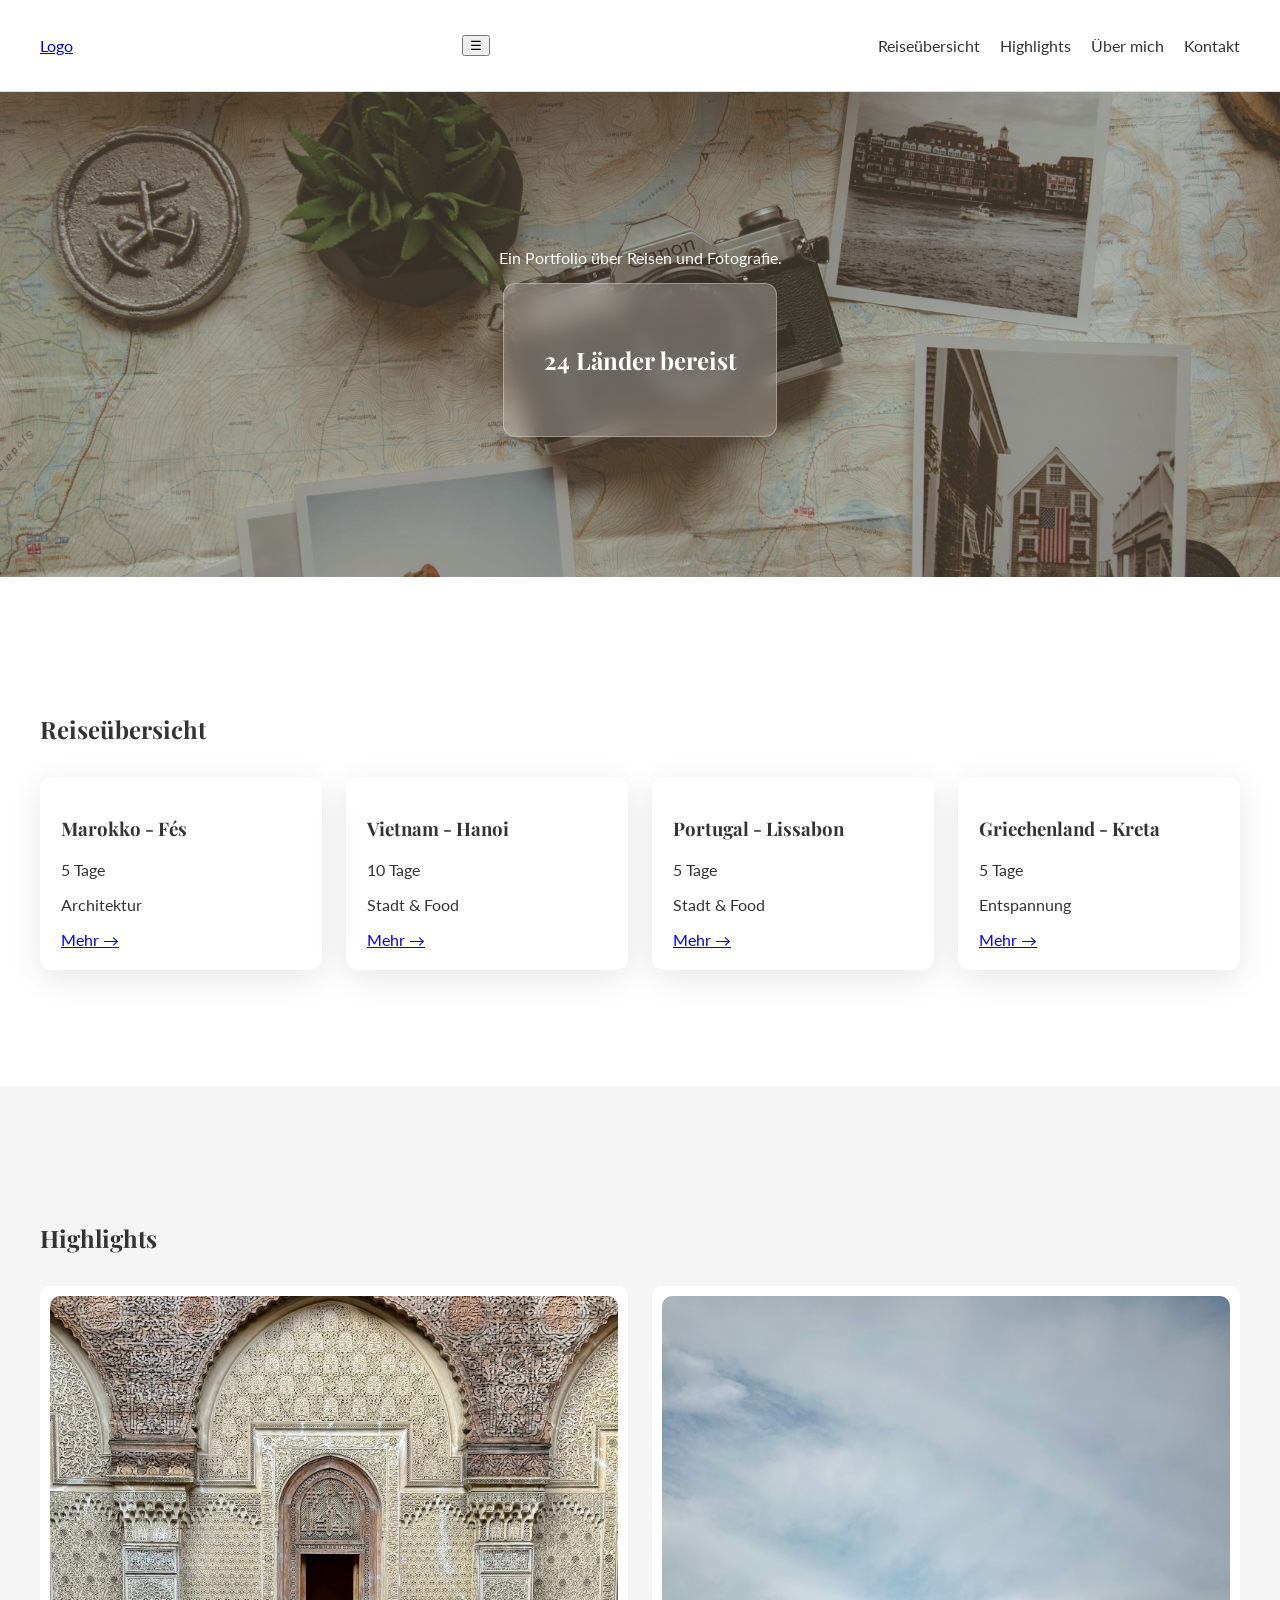
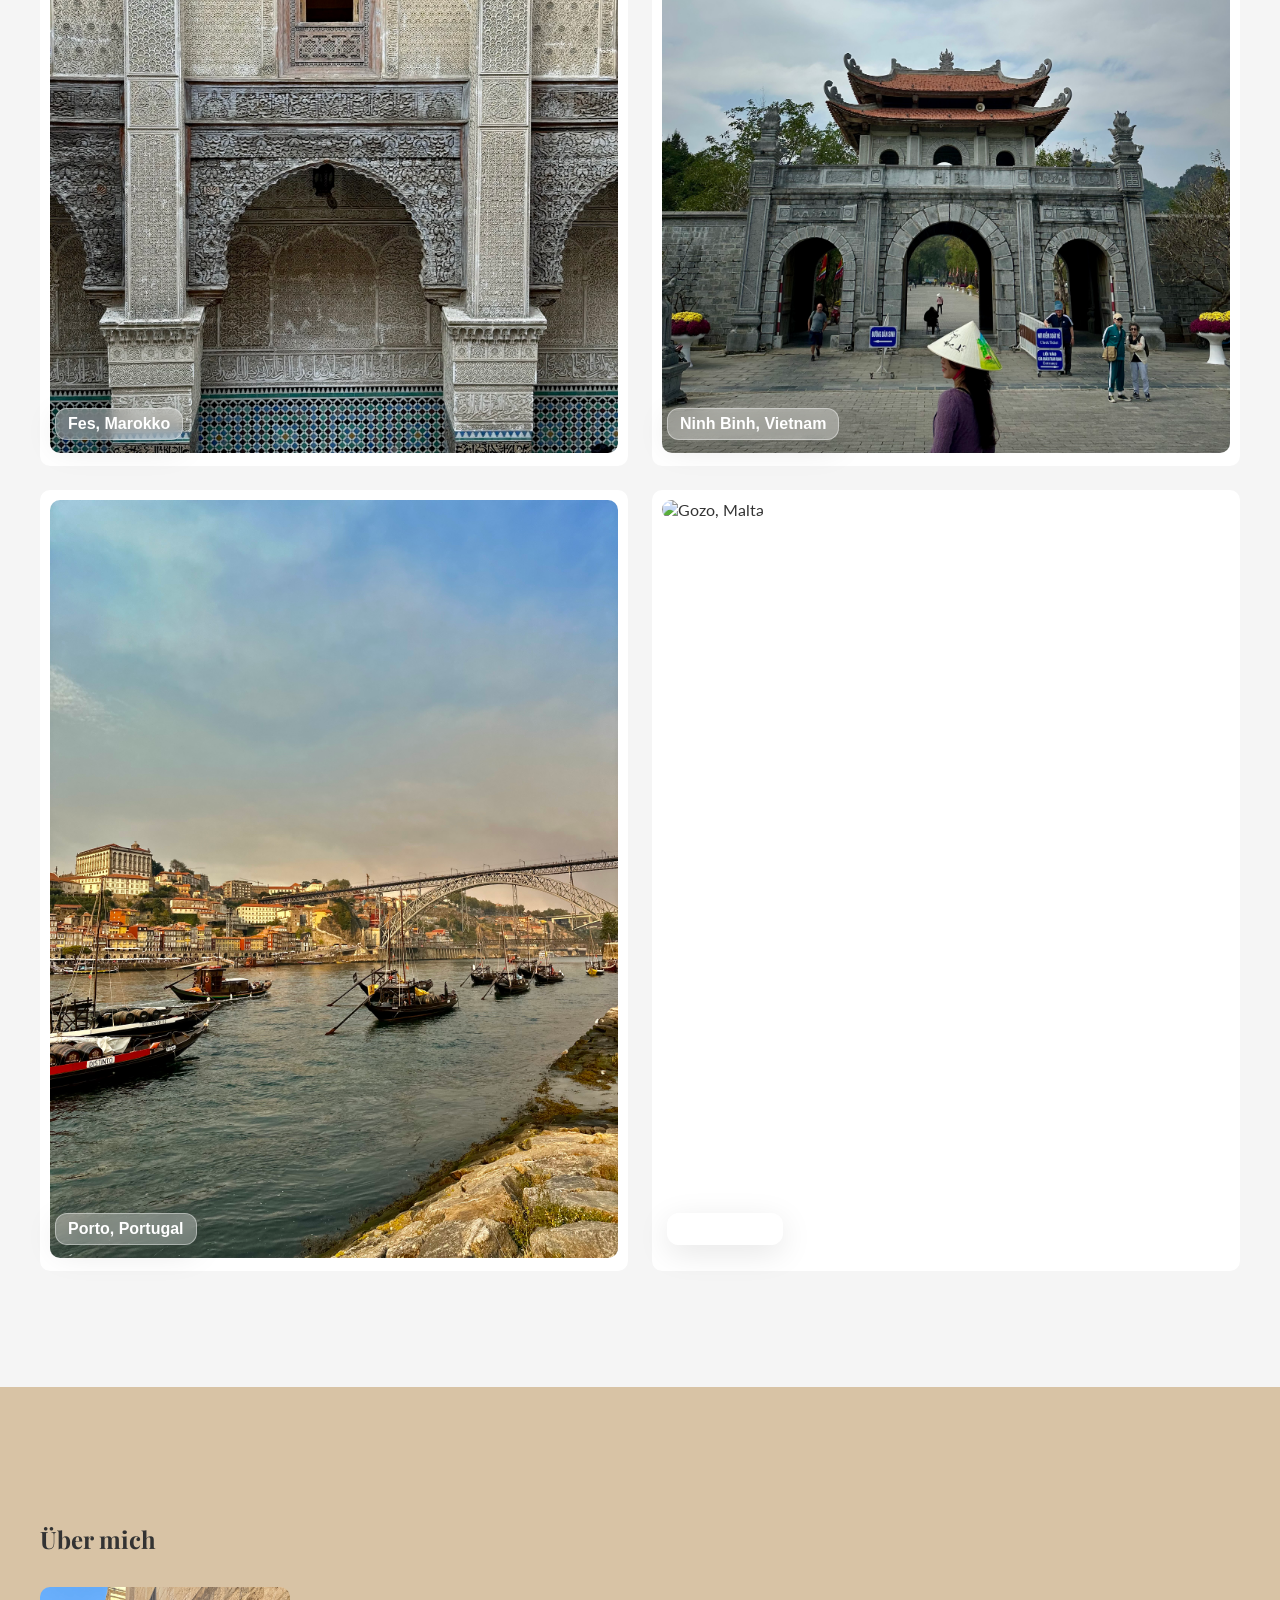
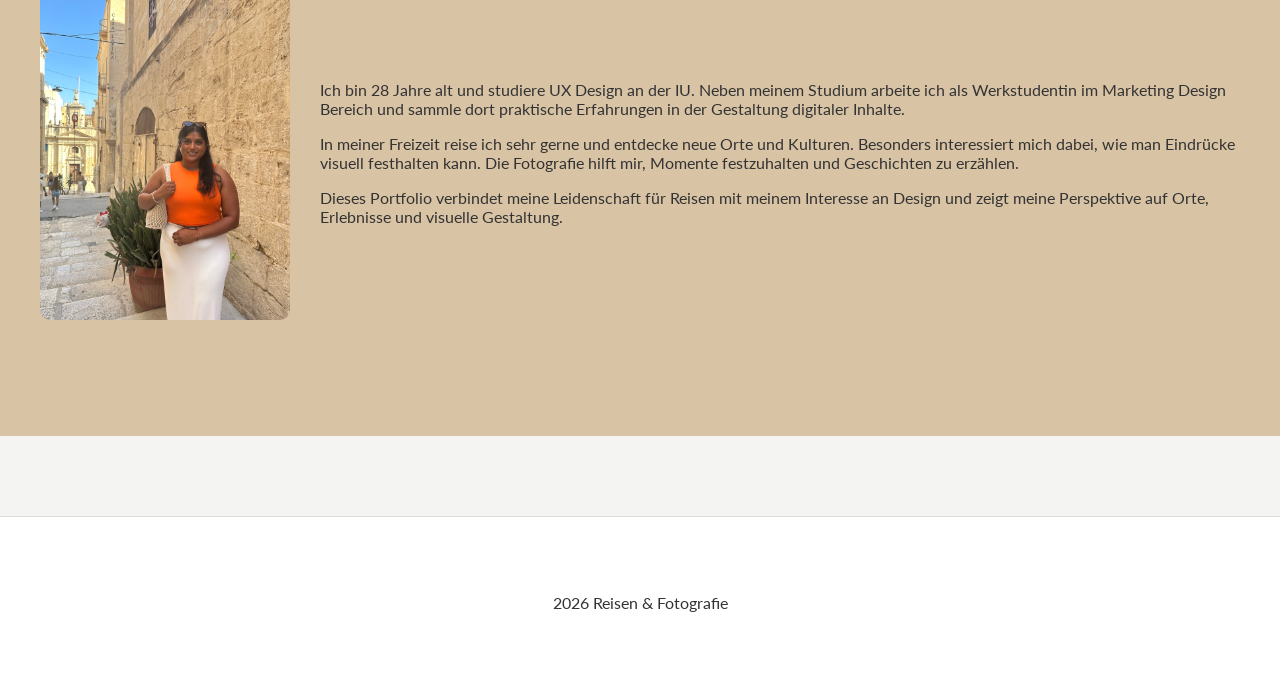
==== commit 4800cb35: "HTML Burger Button" ====
--- a/index.html
+++ b/index.html
@@ -17,17 +17,25 @@
 <body>
     <header class="site-header">
         <div class="container nav-wrapper">
-            <a href="index.html" class="logo">Logo</a>
-            <nav aria-label="Hauptnavigation">
-                <ul class="nav-list">
-                    <li><a href="#travel">Reiseübersicht</a></li>
-                    <li><a href="#highlights">Highlights</a></li>
-                    <li><a href="#about">Über mich</a></li>
-                    <li><a href="kontakt.html" class="btn-nav">Kontakt</a></li>
-                </ul>
-            </nav>
+      
+          <a href="index.html" class="logo">Logo</a>
+      
+          <!-- Burger Button -->
+          <button class="menu-toggle" aria-label="Menü öffnen">
+            ☰
+          </button>
+      
+          <nav aria-label="Hauptnavigation">
+            <ul class="nav-list">
+              <li><a href="#travel">Reiseübersicht</a></li>
+              <li><a href="#highlights">Highlights</a></li>
+              <li><a href="#about">Über mich</a></li>
+              <li><a href="kontakt.html">Kontakt</a></li>
+            </ul>
+          </nav>
+      
         </div>
-    </header>
+      </header>
 
     <main>
         <section class="hero">
--- a/css/style.css
+++ b/css/style.css
@@ -1,310 +1,504 @@
 body {
-    margin: 0;
-    font-family: "Lato", sans-serif;
-    background-color: #F4F4F2;
-    color: #333;
-  }
-  
-  /* Container für den Inhalt */
-  
-  .container {
-    max-width: 1200px;
-    margin: 0 auto;
-    padding: 20px;
-  }
-  
-  
-  /* Überschriften */
-  
-  h1, h2, h3 {
-    font-family: "Playfair Display", serif;
-  }
-
-  h2{
-    margin-bottom: 32px;
-  }
-  
-  
-  /* Header */
-  
-  header {
-    background-color: white;
-    border-bottom: 1px solid #ddd;
-  }
-  
-  .nav-wrapper {
-    display: flex;
-    justify-content: space-between;
-    align-items: center;
-  }
-  
-  .nav-list {
-    list-style: none;
-    display: flex;
+  margin: 0;
+  font-family: "Lato", sans-serif;
+  background-color: #F4F4F2;
+  color: #333;
+}
+
+/* Container für den Inhalt */
+
+.container {
+  max-width: 1200px;
+  margin: 0 auto;
+  padding: 20px;
+}
+
+
+/* Überschriften */
+
+h1,
+h2,
+h3 {
+  font-family: "Playfair Display", serif;
+}
+
+h2 {
+  margin-bottom: 32px;
+}
+
+
+/* Header */
+
+header {
+  background-color: white;
+  border-bottom: 1px solid #ddd;
+}
+
+.nav-wrapper {
+  display: flex;
+  justify-content: space-between;
+  align-items: center;
+}
+
+.nav-list {
+  list-style: none;
+  display: flex;
+  gap: 20px;
+  padding: 0;
+}
+
+.nav-list a {
+  text-decoration: none;
+  color: #333;
+}
+
+.nav-list a:hover {
+  text-decoration: underline;
+}
+
+
+/* Hero */
+
+.hero {
+  background-image: linear-gradient(rgba(128, 116, 100, 0.4), rgba(128, 116, 100, 0.4)), url("../images/hero.jpg");
+  background-size: cover;
+  background-position: center;
+  background-repeat: no-repeat;
+
+  padding: 120px 0;
+  text-align: center;
+}
+
+.hero p {
+  color: #ffffff;
+}
+
+.hero-box {
+  background-color: rgba(255, 255, 255, 0.25);
+  backdrop-filter: blur(10px);
+  padding: 40px;
+  border-radius: 12px;
+  border: 1px solid rgba(255, 255, 255, 0.3);
+  display: inline-block;
+}
+
+.hero-box h1 {
+  color: #ffffff;
+}
+
+
+/* Allgemein Section */
+
+.section {
+  padding-top: 96px;
+  padding-bottom: 96px;
+}
+
+.section-white {
+  background-color: #ffffff;
+}
+
+.section-light {
+  background-color: #f5f5f5;
+}
+
+.section-accent {
+  background-color: #D8C3A5;
+}
+
+
+/* Reiseübersicht (Grid) */
+
+.travel-grid {
+  display: grid;
+  grid-template-columns: repeat(4, 1fr);
+  gap: 24px;
+}
+
+.card {
+  background-color: rgba(255, 255, 255, 0.2);
+  backdrop-filter: blur(10px);
+  padding: 20px;
+  border-radius: 12px;
+  border: 1px solid rgba(255, 255, 255, 0.3);
+  box-shadow: 0 8px 32px rgba(0, 0, 0, 0.1);
+  display: inline-block;
+}
+
+
+/* Highlights */
+
+.highlight-grid {
+  display: grid;
+  grid-template-columns: repeat(12, 1fr);
+  gap: 24px;
+}
+
+.highlight-card {
+  background-color: white;
+  padding: 10px;
+  border-radius: 10px;
+  grid-column: span 6;
+  position: relative;
+}
+
+.highlight-card img {
+  width: 100%;
+  border-radius: 10px;
+}
+
+.tag {
+  background-color: rgba(255, 255, 255, 0.3);
+  backdrop-filter: blur(6px);
+  padding: 6px 12px;
+  border-radius: 12px;
+  border: 1px solid rgba(255, 255, 255, 0.4);
+  box-shadow: 0 8px 32px rgba(0, 0, 0, 0.1);
+  display: inline-block;
+
+  position: absolute;
+  bottom: 10px;
+  left: 15px;
+  color: #ffffff;
+  font-weight: 700;
+
+}
+
+/* About Me */
+
+.about-layout {
+  display: flex;
+  gap: 30px;
+  align-items: center;
+}
+
+.about-image {
+  width: 250px;
+  border-radius: 10px;
+}
+
+/* Reise1 */
+
+.detail-hero {
+  position: relative;
+  height: 400px;
+  overflow: hidden;
+}
+
+.hero-image {
+  width: 100%;
+  height: 100%;
+  object-fit: cover;
+
+  position: absolute;
+  top: 0;
+  left: 0;
+  z-index: 0;
+}
+.detail-hero .hero-content {
+  display: flex;
+  justify-content: center;
+  align-items: center;
+}
+.detail-hero .hero-box {
+  background: rgba(255, 255, 255, 0.18);
+  backdrop-filter: blur(10px);
+  border: 1px solid rgba(255, 255, 255, 0.3);
+  border-radius: 16px;
+  padding: 32px;
+  max-width: 600px;
+  text-align: center;
+  box-shadow: 0 8px 24px rgba(0, 0, 0, 0.12);
+}
+
+.detail-hero .hero-box h1 {
+  color: #000;
+}
+
+.detail-hero .hero-box p {
+  color: #000;
+}
+
+.detail-subtitle {
+  margin-top: 12px;
+}
+
+/* Detailseite-Cards */
+
+.info-grid {
+  display: grid;
+  grid-template-columns: repeat(4, 1fr);
+  gap: 24px;
+}
+
+.info-grid .card {
+  background: rgba(255, 255, 255, 0.22);
+  backdrop-filter: blur(10px);
+  border: 1px solid rgba(255, 255, 255, 0.35);
+  border-radius: 14px;
+  padding: 20px;
+  box-shadow: 0 6px 18px rgba(0, 0, 0, 0.08);
+}
+
+.timeline {
+  display: grid;
+  grid-template-columns: repeat(4, 1fr);
+  gap: 24px;
+}
+
+.timeline-item {
+  text-align: center;
+  padding: 20px;
+  background: #ffffff;
+  border-radius: 14px;
+  box-shadow: 0 6px 18px rgba(0, 0, 0, 0.06);
+}
+
+.timeline-circle {
+  width: 48px;
+  height: 48px;
+  margin: 0 auto 16px;
+  border-radius: 50%;
+  background-color: #d8c3a5;
+  display: flex;
+  align-items: center;
+  justify-content: center;
+  font-weight: bold;
+}
+
+
+/* Empfehlungen */
+
+.recommendation-grid {
+  display: grid;
+  grid-template-columns: repeat(2, 1fr);
+  gap: 24px;
+}
+
+.recommendation-grid ul {
+  padding-left: 18px;
+  margin: 0;
+}
+
+
+/* Bildergalerie*/
+
+.gallery-wrapper {
+  overflow-x: auto;
+  scroll-snap-type: x mandatory;
+  -webkit-overflow-scrolling: touch;
+}
+
+.gallery {
+  display: flex;
+  gap: 16px;
+  width: max-content;
+}
+
+.gallery img {
+  width: 320px;
+  height: 220px;
+  object-fit: cover;
+  border-radius: 14px;
+  flex-shrink: 0;
+  scroll-snap-align: start;
+}
+
+.gallery img {
+  width: 420px;
+  height: 280px;
+  object-fit: cover;
+  border-radius: 14px;
+  flex-shrink: 0;
+  scroll-snap-align: start;
+}
+
+/* Karte */
+.map-card {
+  border-radius: 14px;
+  overflow: hidden;
+  box-shadow: 0 6px 18px rgba(0,0,0,0.1);
+}
+
+.map-card iframe {
+  width: 100%;
+  height: 300px;
+  display: block;
+}
+
+.btn-back {
+  display: inline-block;
+  margin-top: 24px;
+
+  padding: 10px 18px;
+  border-radius: 20px;
+
+  background: rgba(255, 255, 255, 0.3);
+  backdrop-filter: blur(8px);
+
+  border: 1px solid rgba(255, 255, 255, 0.4);
+
+  color: #2b2b2b;
+  text-decoration: none;
+
+  font-size: 14px;
+  font-weight: 500;
+
+  transition: all 0.3s ease;
+}
+
+.btn-back:hover {
+  background: rgba(255, 255, 255, 0.5);
+}
+
+
+/* Kontakt */
+
+.contact-form {
+  max-width: 500px;
+  margin: 0 auto;
+  display: flex;
+  flex-direction: column;
+  gap: 16px;
+
+  padding: 24px;
+  border-radius: 12px;
+
+  background: rgba(255, 255, 255, 0.2);
+  backdrop-filter: blur(10px);
+}
+
+/* Inputs */
+.contact-form input,
+.contact-form textarea {
+  width: 100%;
+  padding: 12px;
+  border-radius: 8px;
+  border: 1px solid #ccc;
+  font-family: inherit;
+}
+
+/* Button */
+.contact-form button {
+  grid-column: 2;
+  padding: 12px 20px;
+  background-color: #3e6f73;
+  color: white;
+  border: none;
+  border-radius: 20px;
+  cursor: pointer;
+}
+
+/* Hover */
+.contact-form button:hover {
+  background-color: #2f575b;
+}
+
+/* Intro Text */
+.contact-intro {
+  margin-bottom: 32px;
+  color: #555;
+}
+
+/* TextCount */
+#charCount {
+  font-size: 12px;
+  color: #666;
+  margin-top: -8px;
+  margin-bottom: 16px;
+}
+
+
+/* Footer */
+
+footer {
+  margin-top: 80px;
+  padding: 40px;
+  background-color: white;
+  text-align: center;
+  border-top: 1px solid #ddd;
+}
+
+
+
+/* Tablet */
+
+@media (max-width: 1279px) {
+  .detail-hero {
+    padding: 110px 0;
+  }
+
+  .hero-box {
+    max-width: 520px;
+    padding: 28px;
+  }
+
+  .info-grid {
+    grid-template-columns: repeat(2, 1fr);
     gap: 20px;
-    padding: 0;
-  }
-  
-  .nav-list a {
-    text-decoration: none;
-    color: #333;
-  }
-  
-  .nav-list a:hover {
-    text-decoration: underline;
-  }
-  
-  
-  /* Hero */
-  
-  .hero {
-    background-image: linear-gradient(rgba(128, 116, 100, 0.4), rgba(128, 116, 100, 0.4)),url("../images/hero.jpg");
-    background-size: cover;
-    background-position: center;
-    background-repeat: no-repeat;
-
-    padding: 120px 0;
-    text-align: center;
-  }
-
-  .hero p {
-    color: #ffffff;
-  }
-  
+  }
+
+  .timeline {
+    grid-template-columns: repeat(2, 1fr);
+    gap: 20px;
+  }
+
+  .recommendation-grid {
+    grid-template-columns: 1fr;
+    gap: 20px;
+  }
+
+  .gallery img {
+    width: 360px;
+    height: 240px;
+  }
+
+  .map-card iframe,
+  .map-card img {
+    height: 280px;
+  }
+}
+
+
+/* Mobile */
+
+@media (max-width: 767px) {
+  .detail-hero {
+    padding: 90px 0;
+  }
+
   .hero-box {
-    background-color: rgba(255,255,255,0.25);
-    backdrop-filter: blur(10px);
-    padding: 40px;
-    border-radius: 12px;
-    border: 1px solid rgba(255,255,255,0.3);
-    display: inline-block;
-  }
-
-  .hero-box h1{
-    color: #ffffff;
-  }
-  
-  
-  /* Allgemein Section */
-  
-  .section {
-    padding-top: 96px;
-    padding-bottom: 96px;
-  }
-
-  .section-white {
-    background-color: #ffffff;
-  }
-
-  .section-light {
-    background-color: #f5f5f5;
-  }
-
-  .section-accent {
-    background-color: #D8C3A5;
-  }
-  
-  
-  /* Reiseübersicht (Grid) */
-  
-  .travel-grid {
-    display: grid;
-    grid-template-columns: repeat(4, 1fr);
-    gap: 24px;
-  }
-  
-  .card {
-    background-color: rgba(255, 255, 255, 0.2);
-    backdrop-filter: blur(10px);
-    padding: 20px;
-    border-radius: 12px;
-    border: 1px solid rgba(255,255,255,0.3);
-    box-shadow: 0 8px 32px rgba(0,0,0,0.1);
-    display: inline-block;
-  }
-  
-  
-  /* Highlights */
-  
-  .highlight-grid {
-    display: grid;
-    grid-template-columns: repeat(12, 1fr);
-    gap: 24px;
-  }
-  
-  .highlight-card {
-    background-color: white;
-    padding: 10px;
-    border-radius: 10px;
-    grid-column: span 6;
-    position: relative;
-  }
-  
-  .highlight-card img {
-    width: 100%;
-    border-radius: 10px;
-  }
-
-  .tag {
-    background-color: rgba(255, 255, 255, 0.3);
-    backdrop-filter: blur(6px);
-    padding: 6px 12px;
-    border-radius: 12px;
-    border: 1px solid rgba(255,255,255,0.4);
-    box-shadow: 0 8px 32px rgba(0,0,0,0.1);
-    display: inline-block;
-
-    position: absolute;
-    bottom: 10px;
-    left: 15px;
-    color: #ffffff;
-    font-weight: 700;
-
-  }
-  
-  /* About Me */
-  
-  .about-layout {
-    display: flex;
-    gap: 30px;
-    align-items: center;
-  }
-  
-  .about-image {
-    width: 250px;
-    border-radius: 10px;
-  }
-  
-  
-  /* Detailseite-Cards */
-  
+    max-width: 100%;
+    padding: 24px;
+  }
+
   .info-grid {
-    display: grid;
-    grid-template-columns: repeat(4, 1fr);
-    gap: 24px;
-  }
-  
-  
-  /* timeline*/
-  
+    grid-template-columns: 1fr;
+    gap: 16px;
+  }
+
   .timeline {
-    display: flex;
-    justify-content: space-between;
-    gap: 20px;
-  }
-  
-  .timeline-step {
-    background-color: white;
-    padding: 15px;
-    border-radius: 20px;
-    text-align: center;
-  }
-  
-  
-  /* Empfehlungen */
-  
+    grid-template-columns: 1fr;
+    gap: 16px;
+  }
+
   .recommendation-grid {
-    display: grid;
-    grid-template-columns: 1fr 1fr;
-    gap: 24px;
-  }
-  
-  
-  /* Bildergalerie*/
-  
-  .gallery {
-    display: flex;
-    gap: 15px;
-    overflow-x: auto;
-  }
-  
+    grid-template-columns: 1fr;
+    gap: 16px;
+  }
+
   .gallery img {
-    width: 300px;
-    border-radius: 10px;
-  }
-  
-  
-  /* Kontakt */
-  
-  .contact-form {
-    max-width: 600px;
-    display: grid;
-    grid-template-columns: 150px 1fr;
-    gap: 15px;
-  }
-  
-  .contact-form input,
-  .contact-form textarea {
-    padding: 10px;
-    border-radius: 6px;
-    border: 1px solid #ccc;
-  }
-  
-  .contact-form button {
-    grid-column: 2;
-    padding: 10px 20px;
-  }
-  
-  
-  /* Footer */
-  
-  footer {
-    margin-top: 80px;
-    padding: 40px;
-    background-color: white;
-    text-align: center;
-    border-top: 1px solid #ddd;
-  }
-  
-  
-  
-  /* Tablet */
-  
-  @media (max-width: 1279px) {
-  
-    .travel-grid {
-      grid-template-columns: repeat(2, 1fr);
-    }
-  
-    .highlight-grid {
-      grid-template-columns: 1fr;
-    }
-  
-    .info-grid {
-      grid-template-columns: repeat(2, 1fr);
-    }
-  
-  }
-  
-  
-  /* Mobile */
-  
-  @media (max-width: 767px) {
-  
-    .nav-wrapper {
-      flex-direction: column;
-      gap: 10px;
-    }
-  
-    .nav-list {
-      flex-direction: column;
-      align-items: center;
-    }
-  
-    .travel-grid {
-      grid-template-columns: 1fr;
-    }
-  
-    .about-layout {
-      flex-direction: column;
-    }
-  
-    .timeline {
-      flex-direction: column;
-    }
-  
-    .contact-form {
-      grid-template-columns: 1fr;
-    }
-  
-  }+    width: 85vw;
+    height: 220px;
+  }
+
+  .map-card iframe,
+  .map-card img {
+    height: 240px;
+  }
+
+  .btn-back {
+    width: fit-content;
+    margin-top: 20px;
+  }
+}
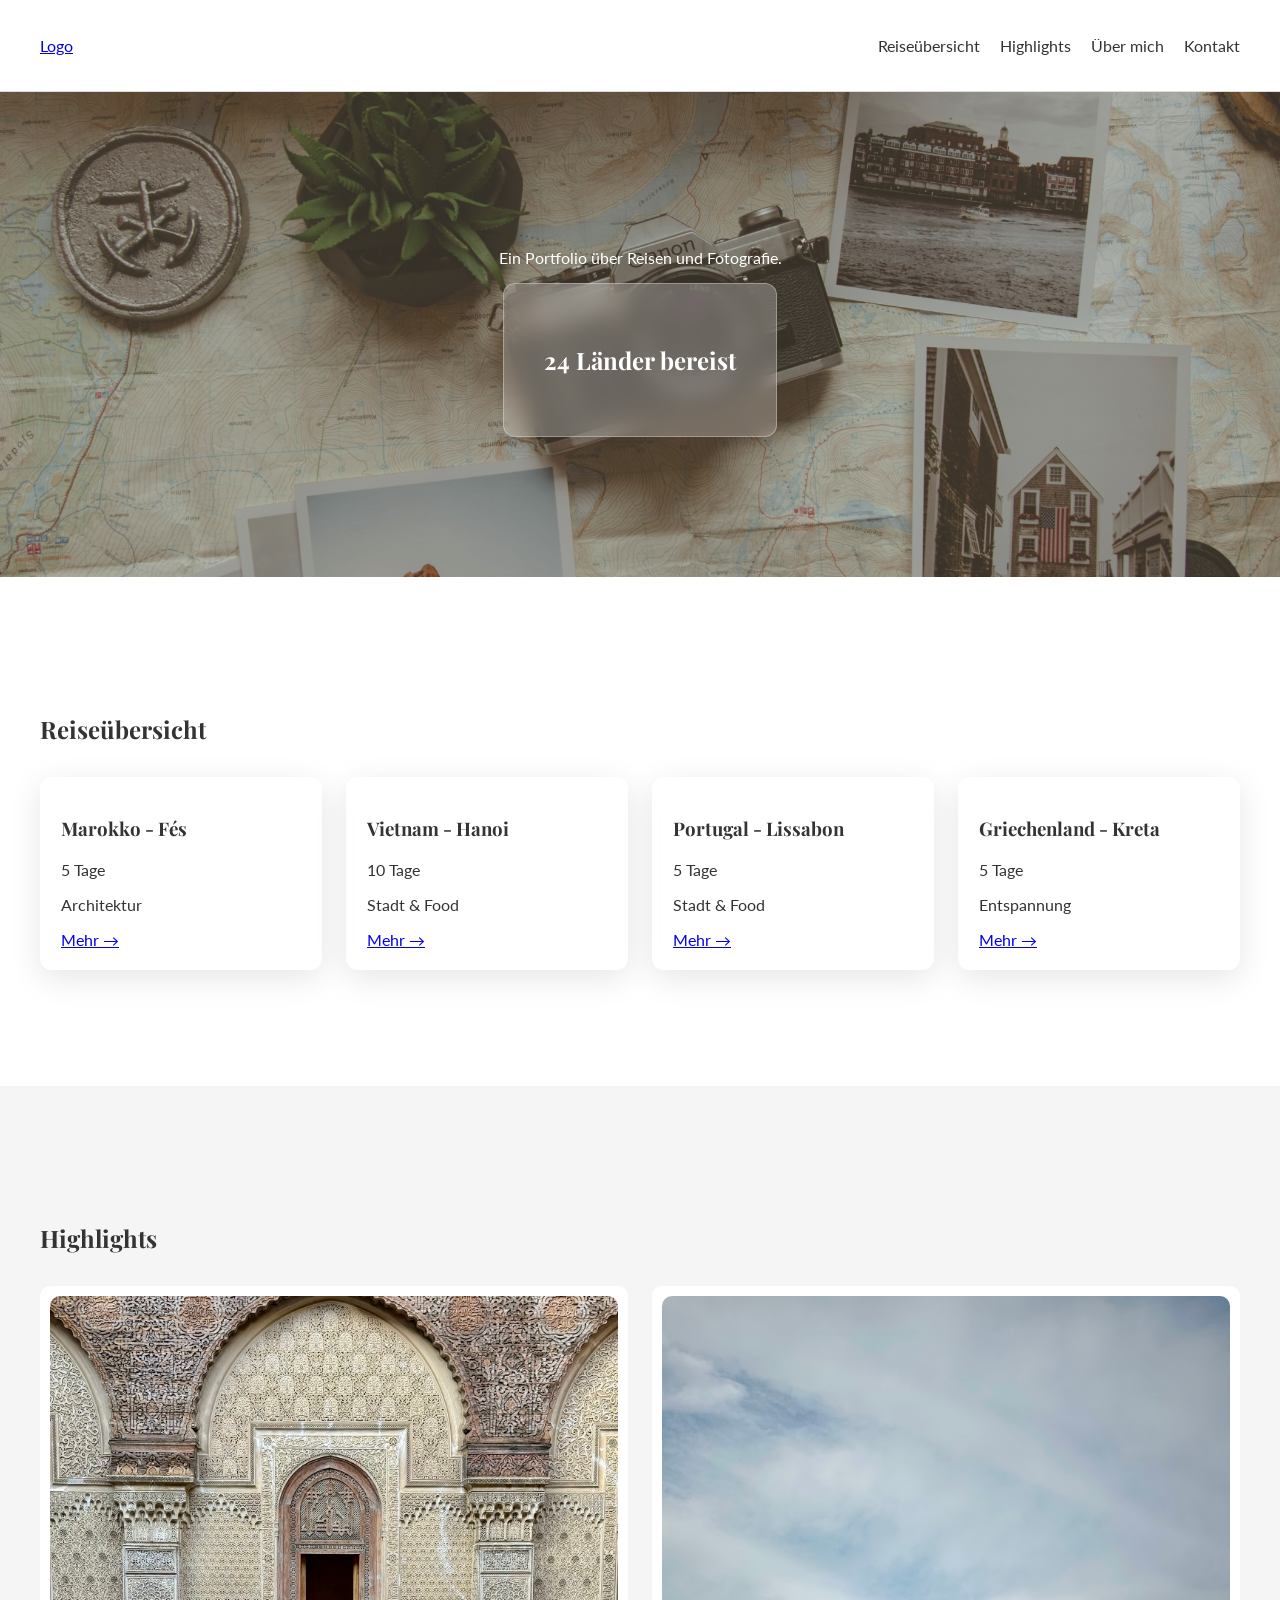
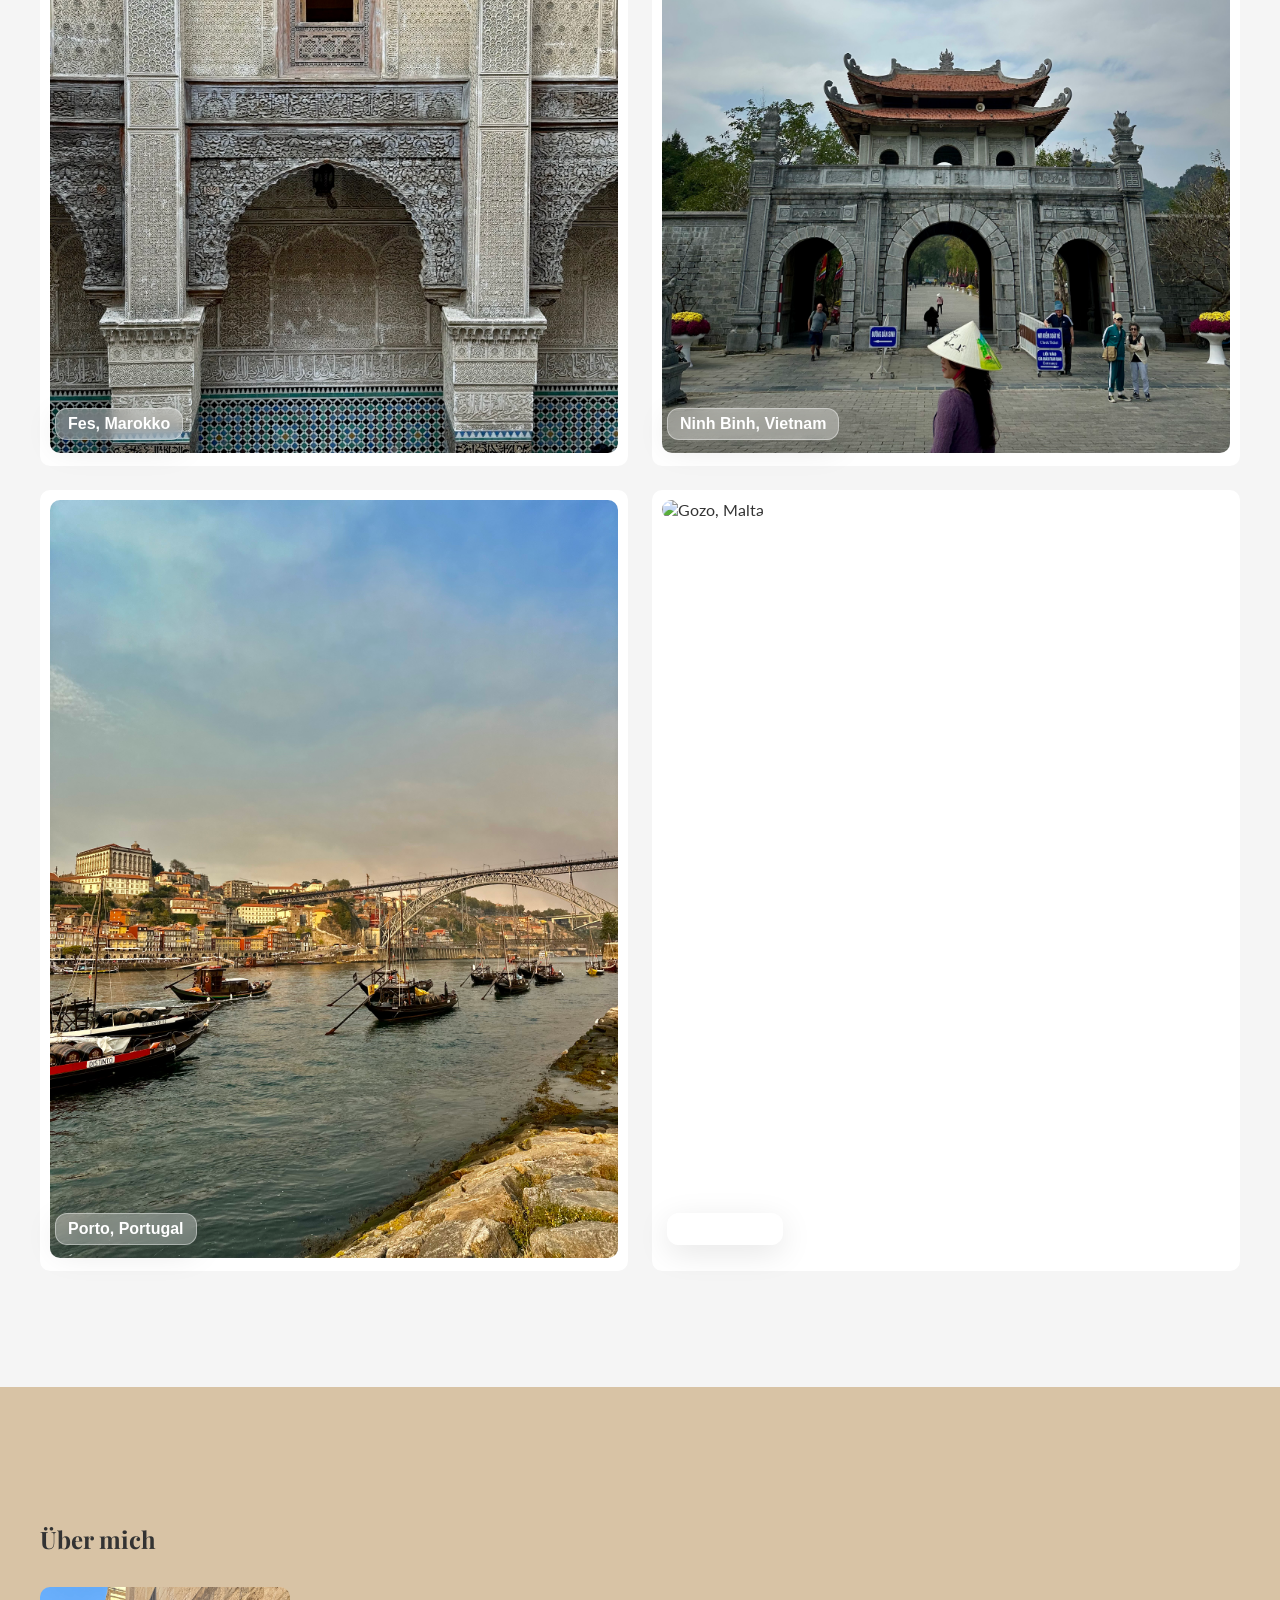
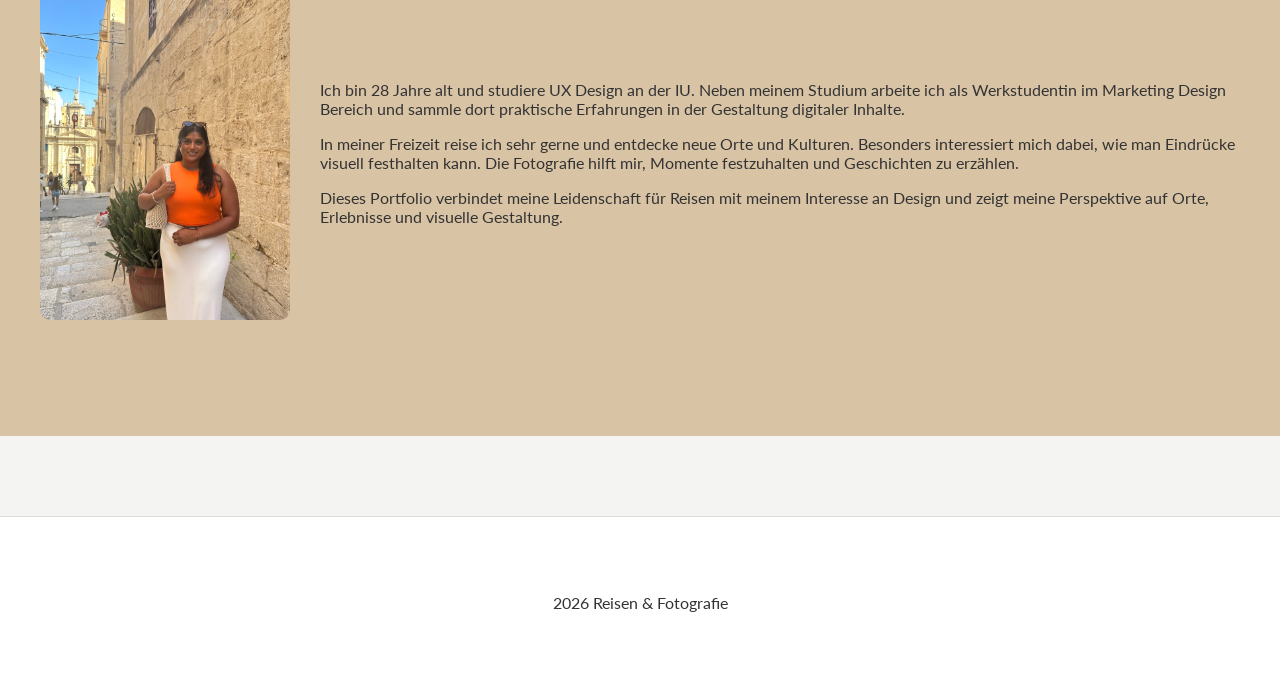
==== commit b54d532f: "reise3 Error" ====
--- a/index.html
+++ b/index.html
@@ -70,14 +70,14 @@
                         <h3>Portugal - Lissabon</h3>
                         <p>5 Tage</p>
                         <p>Stadt & Food</p>
-                        <a href="reise3.html">Mehr →</a>
+                        <a href="404.html">Mehr →</a>
                     </article>
 
                     <article class="card">
                         <h3>Griechenland - Kreta</h3>
                         <p>5 Tage</p>
                         <p>Entspannung</p>
-                        <a href="reise4.html">Mehr →</a>
+                        <a href="404.html">Mehr →</a>
                     </article>
 
                 </div>
--- a/css/style.css
+++ b/css/style.css
@@ -56,6 +56,13 @@
   text-decoration: underline;
 }
 
+.menu-toggle {
+  display: none;
+  font-size: 24px;
+  background: none;
+  border: none;
+  cursor: pointer;
+}
 
 /* Hero */
 
@@ -195,11 +202,13 @@
   left: 0;
   z-index: 0;
 }
+
 .detail-hero .hero-content {
   display: flex;
   justify-content: center;
   align-items: center;
 }
+
 .detail-hero .hero-box {
   background: rgba(255, 255, 255, 0.18);
   backdrop-filter: blur(10px);
@@ -317,7 +326,7 @@
 .map-card {
   border-radius: 14px;
   overflow: hidden;
-  box-shadow: 0 6px 18px rgba(0,0,0,0.1);
+  box-shadow: 0 6px 18px rgba(0, 0, 0, 0.1);
 }
 
 .map-card iframe {
@@ -408,6 +417,35 @@
   margin-bottom: 16px;
 }
 
+.error-page {
+  height: 100vh;
+
+  display: flex;
+  justify-content: center;
+  align-items: center;
+
+  background: #f5f5f5;
+}
+
+.error-content {
+  text-align: center;
+
+  padding: 40px;
+  border-radius: 16px;
+
+  background: rgba(255,255,255,0.3);
+  backdrop-filter: blur(10px);
+}
+
+.error-content h1 {
+  font-size: 72px;
+  margin-bottom: 16px;
+}
+
+.error-content p {
+  margin-bottom: 24px;
+}
+
 
 /* Footer */
 
@@ -433,6 +471,19 @@
     padding: 28px;
   }
 
+  .travel-grid {
+    grid-template-columns: repeat(2, 1fr);
+  }
+
+  .highlight-grid {
+    grid-template-columns: repeat(2, 1fr);
+  }
+
+  .about-layout {
+    flex-direction: column;
+    text-align: center;
+  }
+
   .info-grid {
     grid-template-columns: repeat(2, 1fr);
     gap: 20px;
@@ -463,8 +514,32 @@
 /* Mobile */
 
 @media (max-width: 767px) {
+
+  .section {
+    padding: 64px 0;
+  }
+
   .detail-hero {
     padding: 90px 0;
+  }
+
+  .menu-toggle {
+    display: block;
+  }
+
+  nav {
+    display: none;
+  }
+
+  nav.active {
+    display: block;
+  }
+
+  .nav-list {
+    flex-direction: column;
+    align-items: center;
+    gap: 16px;
+    margin-top: 16px;
   }
 
   .hero-box {
@@ -501,4 +576,39 @@
     width: fit-content;
     margin-top: 20px;
   }
+
+  /* Navigation */
+  .nav-wrapper {
+    flex-direction: column;
+    gap: 10px;
+  }
+
+  .nav-list {
+    flex-direction: column;
+    align-items: center;
+    gap: 12px;
+  }
+
+  /* Grid */
+  .travel-grid,
+  .highlight-grid {
+    grid-template-columns: 1fr;
+  }
+
+  /* About */
+  .about-layout {
+    flex-direction: column;
+    text-align: center;
+  }
+
+  .about-image {
+    width: 100%;
+    max-width: 250px;
+  }
+
+  .contact-form {
+    padding: 20px;
+  }
+
+
 }
